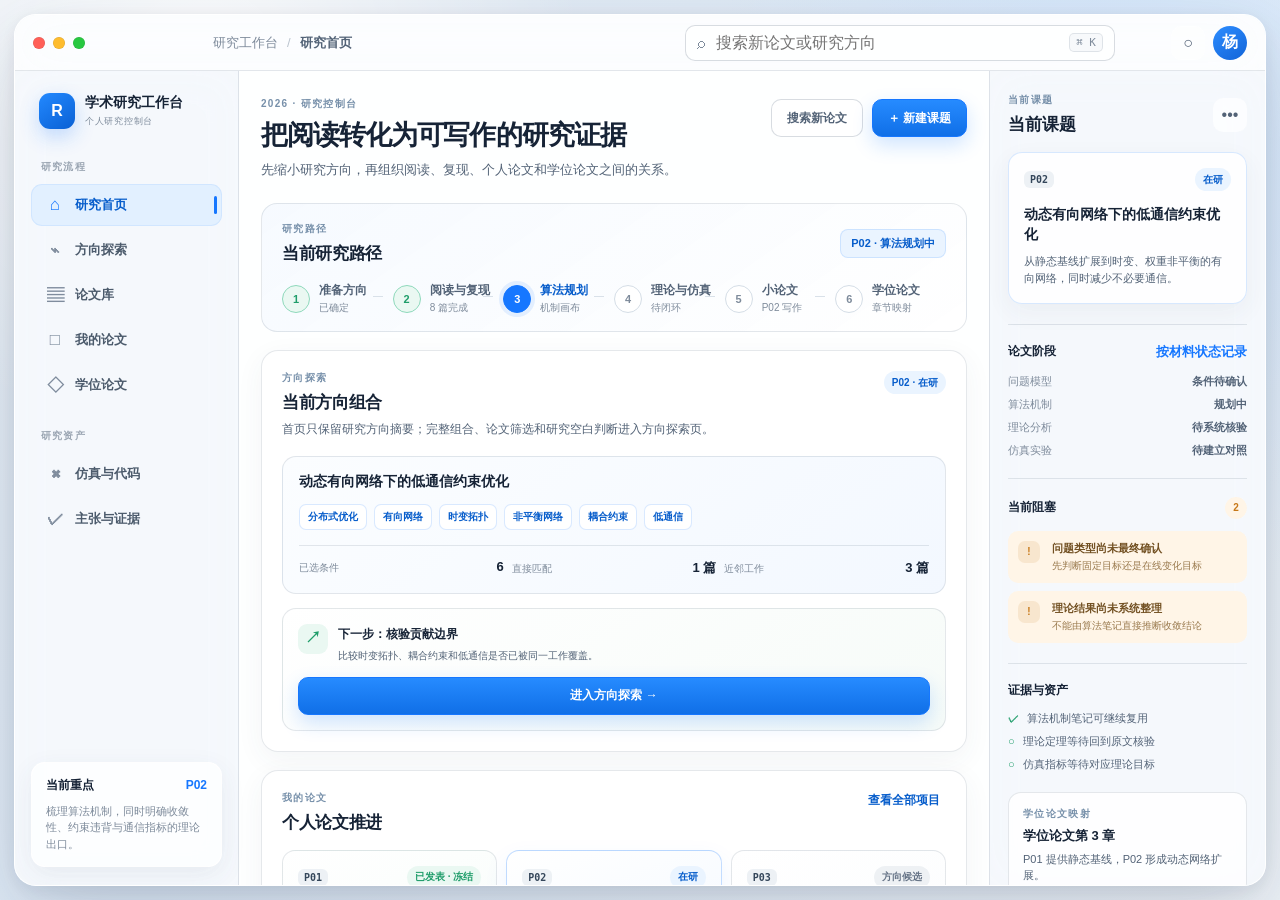
==== prototype/desktop/index.html @ 8ce9950a "chore: checkpoint authoritative workbench baseline" ====
<!doctype html>
<html lang="zh-CN">
  <head>
    <meta charset="UTF-8" />
    <meta name="viewport" content="width=device-width, initial-scale=1" />
    <meta
      name="description"
      content="桌面端学术研究工作台：从研究方向、论文阅读和仿真复现推进到个人论文与学位论文。"
    />
    <title>学术研究工作台 · 桌面原型</title>
    <link
      rel="icon"
      href="data:image/svg+xml,%3Csvg xmlns='http://www.w3.org/2000/svg' viewBox='0 0 64 64'%3E%3Crect width='64' height='64' rx='18' fill='%231677ff'/%3E%3Cpath d='M18 47V17h15c8 0 13 4 13 11 0 5-3 9-8 10l10 9H37l-8-8h-2v8zm9-16h6c3 0 5-1 5-4s-2-4-5-4h-6z' fill='white'/%3E%3C/svg%3E"
    />
    <link rel="stylesheet" href="./styles.css" />
  </head>
  <body>
    <main class="app-window" aria-label="学术研究工作台桌面原型">
      <header class="window-bar">
        <div class="traffic-lights" aria-hidden="true">
          <span class="traffic-light traffic-light--red"></span>
          <span class="traffic-light traffic-light--yellow"></span>
          <span class="traffic-light traffic-light--green"></span>
        </div>
        <div class="window-context">
          <span class="context-kicker">研究工作台</span>
          <span class="context-divider">/</span>
          <strong>研究首页</strong>
        </div>
        <label class="command-search">
          <span aria-hidden="true">⌕</span>
          <input id="global-search" type="search" aria-label="搜索新论文或研究方向" placeholder="搜索新论文或研究方向" />
          <kbd aria-hidden="true">⌘ K</kbd>
        </label>
        <div class="window-actions">
          <button class="icon-button" type="button" aria-label="通知">○</button>
          <button class="avatar-button" type="button" aria-label="用户菜单">杨</button>
        </div>
      </header>

      <div class="workspace-shell">
        <aside class="sidebar">
          <a class="brand" href="./index.html" aria-label="返回研究首页">
            <span class="brand-mark" aria-hidden="true">R</span>
            <span>
              <strong>学术研究工作台</strong>
              <small>个人研究控制台</small>
            </span>
          </a>

          <nav class="primary-nav" aria-label="主导航">
            <p class="nav-caption">研究流程</p>
            <a class="nav-item nav-item--active" href="./index.html" aria-current="page">
              <span aria-hidden="true">⌂</span><span>研究首页</span>
            </a>
            <a class="nav-item" href="./directions.html"><span aria-hidden="true">⌁</span><span>方向探索</span></a>
            <a class="nav-item" href="../../local_library_output/desktop/library.html"><span aria-hidden="true">▤</span><span>论文库</span></a>
            <a class="nav-item" href="./p02.html"><span aria-hidden="true">□</span><span>我的论文</span></a>
            <a class="nav-item" href="#thesis"><span aria-hidden="true">◇</span><span>学位论文</span></a>

            <p class="nav-caption nav-caption--spaced">研究资产</p>
            <a class="nav-item" href="#simulation"><span aria-hidden="true">⌘</span><span>仿真与代码</span></a>
            <a class="nav-item" href="#claims"><span aria-hidden="true">✓</span><span>主张与证据</span></a>
          </nav>

          <section class="sidebar-plan" aria-labelledby="weekly-plan-title">
            <div class="plan-title-row">
              <h2 id="weekly-plan-title">当前重点</h2>
              <strong>P02</strong>
            </div>
            <p>梳理算法机制，同时明确收敛性、约束违背与通信指标的理论出口。</p>
          </section>
        </aside>

        <section class="main-column" id="dashboard">
          <div class="page-heading">
            <div>
              <p class="eyebrow">2026 · 研究控制台</p>
              <h1>把阅读转化为可写作的研究证据</h1>
              <p>先缩小研究方向，再组织阅读、复现、个人论文和学位论文之间的关系。</p>
            </div>
            <div class="heading-actions">
              <button class="button button--secondary" id="search-new-paper" type="button">搜索新论文</button>
              <button class="button button--primary" type="button">＋ 新建课题</button>
            </div>
          </div>

          <section class="research-path" aria-labelledby="research-path-title">
            <div class="section-heading section-heading--compact">
              <div>
                <p class="eyebrow">研究路径</p>
                <h2 id="research-path-title">当前研究路径</h2>
              </div>
              <span class="path-summary">P02 · 算法规划中</span>
            </div>
            <ol class="path-steps">
              <li class="path-step path-step--done"><span>1</span><strong>准备方向</strong><small>已确定</small></li>
              <li class="path-step path-step--done"><span>2</span><strong>阅读与复现</strong><small>8 篇完成</small></li>
              <li class="path-step path-step--active"><span>3</span><strong>算法规划</strong><small>机制画布</small></li>
              <li class="path-step"><span>4</span><strong>理论与仿真</strong><small>待闭环</small></li>
              <li class="path-step"><span>5</span><strong>小论文</strong><small>P02 写作</small></li>
              <li class="path-step"><span>6</span><strong>学位论文</strong><small>章节映射</small></li>
            </ol>
          </section>

          <section class="panel direction-overview" id="directions" aria-labelledby="direction-title">
            <div class="section-heading">
              <div>
                <p class="eyebrow">方向探索</p>
                <h2 id="direction-title">当前方向组合</h2>
                <p>首页只保留研究方向摘要；完整组合、论文筛选和研究空白判断进入方向探索页。</p>
              </div>
              <span class="status status--active">P02 · 在研</span>
            </div>
            <div class="direction-snapshot">
              <div class="direction-snapshot-main">
                <h3>动态有向网络下的低通信约束优化</h3>
                <div class="direction-tag-list" aria-label="当前方向条件">
                  <span>分布式优化</span><span>有向网络</span><span>时变拓扑</span>
                  <span>非平衡网络</span><span>耦合约束</span><span>低通信</span>
                </div>
                <dl class="direction-metrics">
                  <div><dt>已选条件</dt><dd>6</dd></div>
                  <div><dt>直接匹配</dt><dd>1 篇</dd></div>
                  <div><dt>近邻工作</dt><dd>3 篇</dd></div>
                </dl>
              </div>
              <div class="direction-next-card">
                <span class="direction-next-icon" aria-hidden="true">↗</span>
                <div><strong>下一步：核验贡献边界</strong><p>比较时变拓扑、耦合约束和低通信是否已被同一工作覆盖。</p></div>
                <a class="button button--primary" href="./directions.html">进入方向探索 →</a>
              </div>
            </div>
          </section>

          <section class="panel project-panel" id="projects" aria-labelledby="project-title">
            <div class="section-heading">
              <div>
                <p class="eyebrow">我的论文</p>
                <h2 id="project-title">个人论文推进</h2>
              </div>
              <button class="text-button" type="button">查看全部项目</button>
            </div>
            <div class="project-grid">
              <article class="project-card project-card--published">
                <div class="project-card-top"><code>P01</code><span class="status status--published">已发表 · 冻结</span></div>
                <h3>静态有向网络下的受约束分布式优化基线</h3>
                <p>作为系列论文的理论基线，已迁移到学位论文第 2 章。</p>
                <div class="project-meta"><span>理论 100%</span><span>仿真 100%</span></div>
              </article>
              <article class="project-card project-card--active">
                <a class="project-card-link" href="./p02.html" aria-label="打开 P02 项目工作台">
                  <div class="project-card-top"><code>P02</code><span class="status status--active">在研</span></div>
                  <h3>动态有向网络下的低通信约束优化</h3>
                  <p>旧笔记先整理为算法材料，理论结论按原文逐项补充。</p>
                  <div class="project-meta"><span>算法规划中</span><span>理论待系统核验</span></div>
                </a>
              </article>
              <article class="project-card">
                <div class="project-card-top"><code>P03</code><span class="status">方向候选</span></div>
                <h3>隐私机制与零阶反馈的组合方向</h3>
                <p>等待 P02 证明闭环后，再判断是否形成独立贡献。</p>
                <div class="project-meta"><span>选题 20%</span><span>证据待补</span></div>
              </article>
            </div>
          </section>

          <section class="panel reading-overview" id="library" aria-labelledby="library-title">
            <div class="section-heading">
              <div>
                <p class="eyebrow">阅读论文库</p>
                <h2 id="library-title">阅读任务概览</h2>
                <p>论文详细筛选与排序已经移到方向探索页，首页只显示当前工作量。</p>
              </div>
              <a class="text-button" href="../../local_library_output/desktop/library.html">查看全部论文 →</a>
            </div>
            <div class="reading-summary-grid">
              <article><span class="paper-state paper-state--completed">已读</span><strong>5</strong><small>含 2 篇开创性工作</small></article>
              <article><span class="paper-state paper-state--reading">在读</span><strong>3</strong><small>当前聚焦条件组合</small></article>
              <article><span class="paper-state paper-state--queued">未开始</span><strong>2</strong><small>按贡献边界优先阅读</small></article>
            </div>
          </section>
        </section>

        <aside class="inspector" aria-labelledby="current-project-title">
          <div class="inspector-heading">
            <div>
              <p class="eyebrow">当前课题</p>
              <h2 id="current-project-title">当前课题</h2>
            </div>
            <button class="icon-button" type="button" aria-label="课题设置">•••</button>
          </div>

          <section class="current-project-card">
            <div class="project-card-top"><code>P02</code><span class="status status--active">在研</span></div>
            <h3>动态有向网络下的低通信约束优化</h3>
            <p>从静态基线扩展到时变、权重非平衡的有向网络，同时减少不必要通信。</p>
          </section>

          <section class="inspector-section">
            <div class="progress-header"><h3>论文阶段</h3><strong>按材料状态记录</strong></div>
            <dl class="progress-list">
              <div><dt>问题模型</dt><dd>条件待确认</dd></div>
              <div><dt>算法机制</dt><dd>规划中</dd></div>
              <div><dt>理论分析</dt><dd>待系统核验</dd></div>
              <div><dt>仿真实验</dt><dd>待建立对照</dd></div>
            </dl>
          </section>

          <section class="inspector-section" id="claims">
            <div class="inspector-title-row"><h3>当前阻塞</h3><span class="count-badge">2</span></div>
            <ul class="blocker-list">
              <li><span aria-hidden="true">!</span><div><strong>问题类型尚未最终确认</strong><small>先判断固定目标还是在线变化目标</small></div></li>
              <li><span aria-hidden="true">!</span><div><strong>理论结果尚未系统整理</strong><small>不能由算法笔记直接推断收敛结论</small></div></li>
            </ul>
          </section>

          <section class="inspector-section" id="simulation">
            <h3>证据与资产</h3>
            <ul class="check-list">
              <li><span>✓</span>算法机制笔记可继续复用</li>
              <li><span>○</span>理论定理等待回到原文核验</li>
              <li><span>○</span>仿真指标等待对应理论目标</li>
            </ul>
          </section>

          <section class="thesis-map" id="thesis">
            <p class="eyebrow">学位论文映射</p>
            <h3>学位论文第 3 章</h3>
            <p>P01 提供静态基线，P02 形成动态网络扩展。</p>
            <button class="button button--secondary button--full" type="button">查看章节映射 →</button>
          </section>
        </aside>
      </div>
    </main>

    <dialog class="search-dialog" id="search-dialog" aria-labelledby="search-dialog-title">
      <form method="dialog">
        <div class="dialog-heading">
          <div><p class="eyebrow">新文献检索</p><h2 id="search-dialog-title">搜索指定方向的新论文</h2></div>
          <button class="icon-button" value="cancel" aria-label="关闭">×</button>
        </div>
        <p>这里先保存检索条件；后续可以接入学术搜索插件，结果确认后再进入阅读队列。</p>
        <label>研究主题<input name="topic" id="search-topic" value="时变有向网络 低通信 耦合约束" /></label>
        <div class="dialog-grid">
          <label>年份范围<select><option>近 5 年</option><option>近 10 年</option><option>不限</option></select></label>
          <label>优先类型<select><option>开创性与关键方法</option><option>实际问题</option><option>最新论文</option></select></label>
        </div>
        <div class="dialog-note"><strong>建议流程</strong><span>检索 → 去重 → 人工筛选 → 加入阅读队列 → 结构化解读</span></div>
        <div class="dialog-actions">
          <button class="button button--secondary" value="cancel">取消</button>
          <button class="button button--primary" id="save-search" value="default">保存检索任务</button>
        </div>
      </form>
    </dialog>

    <div class="toast" id="toast" role="status" aria-live="polite">检索任务已保存到方向探索</div>
    <script type="module" src="./app.mjs"></script>
  </body>
</html>
---- prototype/desktop/styles.css ----
:root {
  color-scheme: light;
  --ink: #162336;
  --ink-soft: #536377;
  --muted: #7e8b9b;
  --line: rgba(40, 64, 91, 0.12);
  --line-strong: rgba(40, 64, 91, 0.18);
  --surface: rgba(255, 255, 255, 0.92);
  --surface-solid: #ffffff;
  --surface-subtle: #f5f8fb;
  --blue: #1677ff;
  --blue-deep: #075dcb;
  --blue-soft: #eaf4ff;
  --green: #1f9d6a;
  --green-soft: #eaf8f2;
  --amber: #c77818;
  --amber-deep: #915000;
  --amber-soft: #fff5e7;
  --shadow: 0 30px 80px rgba(35, 52, 75, 0.18), 0 4px 18px rgba(35, 52, 75, 0.08);
  font-family: -apple-system, BlinkMacSystemFont, "SF Pro Display", "PingFang SC", "Microsoft YaHei", sans-serif;
}

* { box-sizing: border-box; }

html { min-width: 1220px; height: 100%; min-height: 0; overflow: hidden; background: #dfe8f3; }

body {
  margin: 0;
  height: 100vh;
  min-height: 0;
  padding: 14px;
  color: var(--ink);
  background:
    radial-gradient(circle at 16% 8%, rgba(255, 255, 255, 0.96), transparent 28%),
    radial-gradient(circle at 88% 18%, rgba(210, 231, 255, 0.82), transparent 32%),
    linear-gradient(135deg, #e8eef5 0%, #dce8f5 48%, #eef3f8 100%);
  overflow: hidden;
}

button, input, select { font: inherit; }
button, a, select { -webkit-tap-highlight-color: transparent; }
a { color: inherit; text-decoration: none; }
button { color: inherit; }

.app-window {
  width: 100%;
  min-width: 1192px;
  height: 100%;
  min-height: 0;
  margin: 0;
  overflow: hidden;
  border: 1px solid rgba(255, 255, 255, 0.92);
  border-radius: 22px;
  background: rgba(246, 249, 252, 0.92);
  box-shadow: var(--shadow);
  backdrop-filter: blur(26px) saturate(135%);
}

.window-bar {
  height: 56px;
  display: grid;
  grid-template-columns: 160px 1fr minmax(320px, 430px) 112px;
  align-items: center;
  gap: 20px;
  padding: 0 18px;
  border-bottom: 1px solid var(--line);
  background: rgba(255, 255, 255, 0.68);
  backdrop-filter: blur(24px) saturate(150%);
}

.traffic-lights { display: flex; gap: 8px; align-items: center; }
.traffic-light { width: 12px; height: 12px; border-radius: 50%; box-shadow: inset 0 0 0 0.5px rgba(0,0,0,.12); }
.traffic-light--red { background: #ff5f57; }
.traffic-light--yellow { background: #febc2e; }
.traffic-light--green { background: #28c840; }

.window-context { display: flex; gap: 9px; align-items: center; font-size: 13px; color: var(--ink-soft); }
.context-kicker { color: var(--muted); }
.context-divider { color: #bbc4ce; }

.command-search {
  min-height: 36px;
  display: grid;
  grid-template-columns: auto 1fr auto;
  gap: 9px;
  align-items: center;
  padding: 0 11px;
  border: 1px solid var(--line-strong);
  border-radius: 10px;
  background: rgba(255,255,255,.82);
  color: var(--muted);
  box-shadow: inset 0 1px rgba(255,255,255,.9);
}
.command-search input { min-width: 0; border: 0; outline: 0; background: transparent; color: var(--ink); }
.command-search:focus-within { border-color: rgba(22,119,255,.52); box-shadow: 0 0 0 3px rgba(22,119,255,.12), inset 0 1px rgba(255,255,255,.9); }
.command-search kbd { padding: 2px 6px; border: 1px solid var(--line); border-radius: 5px; background: #f7f9fb; color: var(--muted); font-size: 11px; }

.window-actions { display: flex; justify-content: flex-end; align-items: center; gap: 8px; }
.icon-button, .avatar-button { width: 34px; height: 34px; border: 0; border-radius: 10px; cursor: pointer; }
.icon-button { background: rgba(255,255,255,.64); color: var(--ink-soft); }
.avatar-button { border-radius: 50%; background: linear-gradient(145deg, #2d8dff, #1264d8); color: white; font-weight: 700; }

.workspace-shell {
  height: calc(100% - 56px);
  display: grid;
  grid-template-columns: 242px minmax(690px, 1fr) 294px;
}

.sidebar, .inspector {
  min-height: 0;
  background: rgba(245, 249, 253, 0.72);
  backdrop-filter: blur(22px) saturate(140%);
}

.sidebar {
  position: relative;
  padding: 22px 16px 18px;
  border-right: 1px solid var(--line);
}

.brand { display: flex; align-items: center; gap: 10px; padding: 0 8px 22px; }
.brand-mark { width: 36px; height: 36px; display: grid; place-items: center; border-radius: 11px; background: linear-gradient(145deg, #2389ff, #0960d4); color: white; font-weight: 800; box-shadow: 0 8px 20px rgba(22,119,255,.24); }
.brand strong { display: block; font-size: 14px; }
.brand small { display: block; margin-top: 3px; color: var(--muted); font-size: 9px; letter-spacing: .08em; }

.nav-caption { margin: 9px 10px 7px; color: #9aa5b2; font-size: 10px; font-weight: 700; letter-spacing: .12em; text-transform: uppercase; }
.nav-caption--spaced { margin-top: 20px; }
.primary-nav { display: grid; gap: 3px; }
.nav-item { position: relative; min-height: 42px; display: grid; grid-template-columns: 24px 1fr; align-items: center; gap: 8px; padding: 0 12px; border-radius: 11px; color: #4c5b6c; font-size: 13px; font-weight: 600; }
.nav-item > span:first-child { color: #7f8c9d; font-size: 17px; text-align: center; }
.nav-item:hover { background: rgba(255,255,255,.72); }
.nav-item--active { background: rgba(224, 239, 255, .92); color: var(--blue-deep); box-shadow: inset 0 0 0 1px rgba(22,119,255,.08); }
.nav-item--active::after { content: ""; position: absolute; right: 5px; width: 3px; height: 18px; border-radius: 999px; background: var(--blue); }
.nav-item--active > span:first-child { color: var(--blue); }

.sidebar-plan { position: absolute; left: 16px; right: 16px; bottom: 18px; padding: 14px; border: 1px solid rgba(255,255,255,.9); border-radius: 14px; background: rgba(255,255,255,.76); box-shadow: 0 8px 26px rgba(55,76,102,.08); }
.plan-title-row, .progress-header, .inspector-title-row { display: flex; align-items: center; justify-content: space-between; gap: 12px; }
.sidebar-plan h2, .progress-header h3, .inspector-title-row h3 { margin: 0; font-size: 12px; }
.sidebar-plan strong { color: var(--blue); font-size: 12px; }
.sidebar-plan p { margin: 9px 0 0; color: var(--muted); font-size: 11px; line-height: 1.5; }
.progress-track { height: 5px; margin-top: 9px; overflow: hidden; border-radius: 999px; background: #e6ebf0; }
.progress-track span { display: block; height: 100%; border-radius: inherit; background: linear-gradient(90deg, #36a0ff, #1677ff); }

.main-column { min-width: 0; min-height: 0; overflow-y: auto; padding: 26px 30px 48px; background: rgba(255,255,255,.88); scroll-behavior: smooth; }
.page-heading { display: flex; justify-content: space-between; gap: 24px; align-items: flex-start; }
.eyebrow { margin: 0 0 6px; color: #7790aa; font-size: 10px; font-weight: 800; letter-spacing: .13em; }
.page-heading h1 { margin: 0; font-size: clamp(25px, 2.1vw, 34px); letter-spacing: -.035em; }
.page-heading > div:first-child > p:last-child { margin: 8px 0 0; color: var(--ink-soft); font-size: 13px; }
.heading-actions { display: flex; flex-shrink: 0; gap: 9px; padding-top: 2px; }
.heading-actions .button { white-space: nowrap; }
.button { min-height: 38px; display: inline-flex; align-items: center; justify-content: center; gap: 7px; padding: 0 15px; border: 1px solid transparent; border-radius: 10px; cursor: pointer; font-weight: 700; font-size: 12px; }
.button--primary { border-color: var(--blue); background: linear-gradient(180deg, #268bff, #106fe7); color: white; box-shadow: 0 8px 20px rgba(22,119,255,.2); }
.button--secondary { border-color: var(--line-strong); background: rgba(255,255,255,.82); color: var(--ink-soft); }
.button--small { min-height: 34px; padding-inline: 13px; }
.button--full { width: 100%; }
.text-button { border: 0; background: transparent; color: var(--blue-deep); cursor: pointer; font-size: 12px; font-weight: 700; }

.research-path { margin-top: 24px; padding: 18px 20px 16px; border: 1px solid var(--line); border-radius: 16px; background: linear-gradient(145deg, rgba(246,250,255,.96), rgba(255,255,255,.92)); }
.section-heading { display: flex; justify-content: space-between; align-items: flex-start; gap: 20px; }
.section-heading--compact { align-items: center; }
.section-heading h2 { margin: 0; font-size: 17px; letter-spacing: -.02em; }
.section-heading p:last-child:not(.eyebrow) { max-width: 620px; margin: 6px 0 0; color: var(--ink-soft); font-size: 12px; line-height: 1.55; }
.path-summary { padding: 6px 10px; border: 1px solid rgba(22,119,255,.14); border-radius: 8px; background: var(--blue-soft); color: var(--blue-deep); font-size: 11px; font-weight: 700; }
.path-steps { list-style: none; display: grid; grid-template-columns: repeat(6, 1fr); gap: 0; margin: 17px 0 0; padding: 0; }
.path-step { position: relative; min-width: 0; display: grid; grid-template-columns: 28px 1fr; grid-template-rows: auto auto; column-gap: 9px; align-items: center; color: var(--muted); }
.path-step:not(:last-child)::after { content: ""; position: absolute; top: 14px; left: calc(100% - 20px); right: 10px; height: 1px; background: #d9e1e9; }
.path-step > span { grid-row: 1 / 3; width: 28px; height: 28px; display: grid; place-items: center; border: 1px solid #d4dde6; border-radius: 50%; background: white; font-size: 11px; font-weight: 800; }
.path-step strong { overflow: hidden; color: var(--ink-soft); font-size: 12px; text-overflow: ellipsis; white-space: nowrap; }
.path-step small { margin-top: 2px; font-size: 10px; }
.path-step--done > span { border-color: #8ed8bb; background: var(--green-soft); color: var(--green); }
.path-step--active > span { border-color: var(--blue); background: var(--blue); color: white; box-shadow: 0 0 0 4px rgba(22,119,255,.10); }
.path-step--active strong { color: var(--blue-deep); }

.panel { margin-top: 18px; padding: 20px; border: 1px solid var(--line); border-radius: 17px; background: var(--surface-solid); box-shadow: 0 8px 28px rgba(47,68,92,.055); }
.filter-grid { display: grid; grid-template-columns: repeat(3, minmax(0, 1fr)); gap: 10px 12px; margin-top: 18px; }
.filter-group { min-width: 0; margin: 0; padding: 10px 12px 12px; border: 1px solid var(--line); border-radius: 12px; background: #fbfcfe; }
.filter-group:last-child { grid-column: 1 / -1; }
.filter-group legend { padding: 0 5px; color: #586c81; font-size: 11px; font-weight: 800; }
.filter-chip { min-height: 30px; margin: 3px 5px 0 0; padding: 0 10px; border: 1px solid #dde5ed; border-radius: 8px; background: white; color: #5a697a; cursor: pointer; font-size: 11px; }
.filter-chip:hover { border-color: #a9cbee; }
.filter-chip--selected { border-color: rgba(22,119,255,.34); background: var(--blue-soft); color: var(--blue-deep); font-weight: 700; box-shadow: inset 0 0 0 1px rgba(22,119,255,.04); }
.filter-footer { display: flex; justify-content: space-between; align-items: center; gap: 18px; margin-top: 16px; padding-top: 14px; border-top: 1px solid var(--line); }
.filter-footer p { margin: 0; color: var(--muted); font-size: 11px; }
.filter-footer p strong { color: var(--ink-soft); }
.selection-dot { display: inline-block; width: 7px; height: 7px; margin-right: 7px; border-radius: 50%; background: var(--blue); box-shadow: 0 0 0 4px var(--blue-soft); }

.direction-snapshot { display: grid; grid-template-columns: minmax(0, 1.35fr) minmax(250px, .65fr); gap: 14px; margin-top: 17px; }
.direction-snapshot-main, .direction-next-card { border: 1px solid var(--line); border-radius: 14px; }
.direction-snapshot-main { padding: 16px; background: linear-gradient(145deg, #fbfdff, #f3f8ff); }
.direction-snapshot-main h3 { margin: 0; font-size: 14px; }
.direction-tag-list { display: flex; flex-wrap: wrap; gap: 7px; margin-top: 13px; }
.direction-tag-list span { padding: 5px 8px; border: 1px solid rgba(22,119,255,.16); border-radius: 7px; background: white; color: var(--blue-deep); font-size: 10px; font-weight: 700; }
.direction-metrics { display: grid; grid-template-columns: repeat(3, 1fr); gap: 8px; margin: 15px 0 0; padding-top: 13px; border-top: 1px solid var(--line); }
.direction-metrics div { display: flex; align-items: baseline; justify-content: space-between; gap: 8px; }
.direction-metrics dt { color: var(--muted); font-size: 10px; }
.direction-metrics dd { margin: 0; color: var(--ink); font-size: 13px; font-weight: 800; }
.direction-next-card { display: grid; grid-template-columns: 30px 1fr; align-content: start; gap: 10px; padding: 15px; background: linear-gradient(150deg, #fff, #f6fbf8); }
.direction-next-card .button { grid-column: 1 / -1; margin-top: 4px; }
.direction-next-icon { width: 30px; height: 30px; display: grid; place-items: center; border-radius: 9px; background: var(--green-soft); color: var(--green); font-weight: 900; }
.direction-next-card strong { font-size: 12px; }
.direction-next-card p { margin: 5px 0 0; color: var(--ink-soft); font-size: 10px; line-height: 1.5; }

.reading-summary-grid { display: grid; grid-template-columns: repeat(3, 1fr); gap: 12px; margin-top: 16px; }
.reading-summary-grid article { display: grid; grid-template-columns: 1fr auto; align-items: center; gap: 8px; padding: 14px; border: 1px solid var(--line); border-radius: 12px; background: linear-gradient(150deg, #fff, #f9fbfd); }
.reading-summary-grid strong { font-size: 22px; }
.reading-summary-grid small { grid-column: 1 / -1; color: var(--muted); font-size: 10px; }

.project-grid { display: grid; grid-template-columns: repeat(3, minmax(0, 1fr)); gap: 12px; margin-top: 16px; }
.project-card { min-width: 0; padding: 15px; border: 1px solid var(--line); border-radius: 13px; background: linear-gradient(160deg, #fff, #f9fbfd); }
.project-card--published { background: linear-gradient(160deg, #fff, #f3fbf7); }
.project-card--active { border-color: rgba(22,119,255,.25); background: linear-gradient(160deg, #fff, #eef6ff); box-shadow: 0 10px 24px rgba(22,119,255,.08); }
.project-card-top { display: flex; justify-content: space-between; align-items: center; gap: 9px; }
code { padding: 3px 6px; border-radius: 6px; background: #edf1f5; color: #34465a; font-family: "SFMono-Regular", Consolas, monospace; font-size: 10px; font-weight: 800; }
.status { display: inline-flex; align-items: center; min-height: 23px; padding: 0 8px; border-radius: 999px; background: #eef1f4; color: #667487; font-size: 10px; font-weight: 800; }
.status--published { background: var(--green-soft); color: var(--green); }
.status--active { background: var(--blue-soft); color: var(--blue-deep); }
.project-card h3 { min-height: 40px; margin: 13px 0 7px; font-size: 13px; line-height: 1.5; }
.project-card p { min-height: 51px; margin: 0; color: var(--ink-soft); font-size: 11px; line-height: 1.55; }
.project-meta { display: flex; justify-content: space-between; gap: 8px; margin-top: 12px; padding-top: 10px; border-top: 1px solid var(--line); color: var(--muted); font-size: 10px; }
.project-card-link { display: block; border-radius: 10px; }
.project-card-link:focus-visible { outline: 3px solid rgba(22,119,255,.22); outline-offset: 4px; }

.sort-control { display: flex; align-items: center; gap: 7px; color: var(--muted); font-size: 11px; }
.sort-control select { min-height: 32px; padding: 0 28px 0 10px; border: 1px solid var(--line-strong); border-radius: 8px; background: white; color: var(--ink-soft); }
.direction-library-toolbar { display: flex; justify-content: space-between; align-items: center; gap: 18px; margin-top: 15px; padding-bottom: 12px; border-bottom: 1px solid var(--line); }
.state-tabs { display: flex; gap: 5px; }
.state-tab { min-height: 31px; padding: 0 10px; border: 0; border-radius: 8px; background: transparent; color: var(--muted); cursor: pointer; font-size: 11px; }
.state-tab span { margin-left: 4px; }
.state-tab--active { background: var(--blue-soft); color: var(--blue-deep); font-weight: 800; }
.direction-library-toolbar > p { margin: 0; color: var(--muted); font-size: 10px; }
.paper-list { display: grid; }
.paper-row { display: grid; grid-template-columns: 58px minmax(0, 1fr) 116px 34px; gap: 12px; align-items: center; padding: 14px 4px; border-bottom: 1px solid var(--line); }
.paper-row:last-child { border-bottom: 0; }
.paper-state { justify-self: start; padding: 5px 8px; border-radius: 7px; background: #f0f2f5; color: #6f7c8b; font-size: 10px; font-weight: 800; }
.paper-state--completed { background: var(--green-soft); color: var(--green); }
.paper-state--reading { background: var(--blue-soft); color: var(--blue-deep); }
.paper-state--queued { background: var(--amber-soft); color: var(--amber); }
.paper-main { min-width: 0; }
.paper-title-row { display: flex; align-items: center; gap: 8px; color: var(--muted); font-size: 10px; }
.paper-main h3 { margin: 6px 0 3px; overflow: hidden; font-size: 12px; text-overflow: ellipsis; white-space: nowrap; }
.paper-main p { margin: 0; overflow: hidden; color: var(--ink-soft); font-size: 11px; text-overflow: ellipsis; white-space: nowrap; }
.paper-contribution { display: grid; justify-items: start; gap: 6px; }
.paper-contribution small { color: var(--muted); font-size: 10px; }
.contribution { padding: 4px 7px; border-radius: 6px; background: #eef2f6; color: #5f6f80; font-size: 10px; font-weight: 800; }
.contribution--foundational { background: #f0eefe; color: #6351bd; }
.contribution--method { background: var(--blue-soft); color: var(--blue-deep); }
.contribution--practical { background: var(--green-soft); color: var(--green); }
.contribution--combination { background: var(--amber-soft); color: var(--amber); }
.paper-action { width: 30px; height: 30px; border: 1px solid var(--line); border-radius: 8px; background: white; color: var(--blue); cursor: pointer; }
.empty-state { display: grid; justify-items: center; gap: 6px; padding: 34px; color: var(--ink-soft); }
.empty-state span { color: var(--muted); font-size: 11px; }

.inspector { overflow-y: auto; padding: 22px 18px; border-left: 1px solid var(--line); }
.inspector-heading { display: flex; justify-content: space-between; align-items: center; }
.inspector-heading h2 { margin: 0; font-size: 17px; }
.current-project-card { margin-top: 16px; padding: 15px; border: 1px solid rgba(22,119,255,.16); border-radius: 14px; background: rgba(255,255,255,.82); box-shadow: 0 8px 24px rgba(47,68,92,.06); }
.current-project-card h3 { margin: 13px 0 8px; font-size: 14px; line-height: 1.45; }
.current-project-card p { margin: 0; color: var(--ink-soft); font-size: 11px; line-height: 1.6; }
.inspector-section { margin-top: 20px; padding-top: 18px; border-top: 1px solid var(--line); }
.inspector-section > h3 { margin: 0 0 12px; font-size: 12px; }
.progress-header strong { color: var(--blue); font-size: 13px; }
.progress-track--blue { height: 6px; }
.progress-list { display: grid; gap: 8px; margin: 13px 0 0; }
.progress-list div { display: flex; justify-content: space-between; gap: 10px; font-size: 11px; }
.progress-list dt { color: var(--muted); }
.progress-list dd { margin: 0; color: var(--ink-soft); font-weight: 700; }
.count-badge { min-width: 22px; height: 22px; display: grid; place-items: center; border-radius: 999px; background: var(--amber-soft); color: var(--amber); font-size: 10px; font-weight: 800; }
.blocker-list, .check-list { list-style: none; display: grid; gap: 8px; margin: 12px 0 0; padding: 0; }
.blocker-list li { display: grid; grid-template-columns: 25px 1fr; gap: 9px; padding: 10px; border-radius: 10px; background: var(--amber-soft); }
.blocker-list li > span { width: 22px; height: 22px; display: grid; place-items: center; border-radius: 7px; background: rgba(199,120,24,.12); color: var(--amber); font-size: 10px; font-weight: 900; }
.blocker-list strong, .blocker-list small { display: block; }
.blocker-list strong { color: #725022; font-size: 11px; }
.blocker-list small { margin-top: 3px; color: #9a7a4e; font-size: 10px; line-height: 1.4; }
.check-list li { display: flex; align-items: center; gap: 8px; color: var(--ink-soft); font-size: 11px; }
.check-list span { color: var(--green); font-weight: 900; }
.thesis-map { margin-top: 20px; padding: 14px; border: 1px solid var(--line); border-radius: 13px; background: rgba(255,255,255,.78); }
.thesis-map h3 { margin: 0 0 6px; font-size: 13px; }
.thesis-map p:not(.eyebrow) { margin: 0 0 13px; color: var(--ink-soft); font-size: 11px; line-height: 1.5; }

/* Desktop paper library: all rules stay inside the generated library page. */
.library-page .library-shell {
  grid-template-columns: 242px minmax(690px, 1fr) 294px;
}
.library-page .library-sidebar { overflow-y: auto; }
.library-page .library-main {
  min-width: 0;
  padding: 22px 24px 42px;
  background: #fff;
}
.library-page .library-heading { align-items: center; }
.library-page .library-heading .heading-actions {
  max-width: 230px;
  display: grid;
  justify-items: end;
}
.library-page .library-heading .button[disabled] {
  cursor: not-allowed;
  opacity: .58;
  box-shadow: none;
}
.library-page .library-action-help {
  color: var(--muted);
  font-size: 9px;
  line-height: 1.45;
  text-align: right;
}
.library-page .library-shelf {
  margin-top: 20px;
  padding: 17px 18px 18px;
  border: 1px solid var(--line);
  border-radius: 16px;
  background: linear-gradient(145deg, #fbfdff, #f6f9fd);
}
.library-page .library-shelf-grid {
  display: grid;
  grid-template-columns: repeat(4, minmax(0, 1fr));
  gap: 9px;
  margin-top: 14px;
}
.library-page .library-shelf-slot {
  min-width: 0;
  display: grid;
  grid-template-columns: 28px minmax(0, 1fr);
  gap: 7px 9px;
  align-content: start;
  padding: 11px;
  border: 1px solid var(--line);
  border-radius: 11px;
  background: #fff;
  color: var(--ink-soft);
  cursor: pointer;
  text-align: left;
}
.library-page .library-shelf-slot--active {
  border-color: rgba(22,119,255,.32);
  background: var(--blue-soft);
  color: var(--blue-deep);
  box-shadow: inset 0 0 0 1px rgba(22,119,255,.05);
}
.library-page .library-shelf-icon {
  grid-row: 1 / 3;
  width: 28px;
  height: 28px;
  display: grid;
  place-items: center;
  border-radius: 8px;
  background: #eef4fa;
  color: var(--blue-deep);
  font-weight: 900;
}
.library-page .library-shelf-slot strong,
.library-page .library-shelf-slot small { display: block; }
.library-page .library-shelf-slot strong { color: var(--ink); font-size: 10px; line-height: 1.35; }
.library-page .library-shelf-slot small { margin-top: 3px; color: var(--muted); font-size: 9px; }
.library-page .library-shelf-titles,
.library-page .library-shelf-overflow {
  grid-column: 1 / -1;
  overflow-wrap: anywhere;
  font-size: 9px;
  line-height: 1.45;
}
.library-page .library-shelf-overflow { color: var(--blue-deep); font-weight: 800; }
.library-page .library-catalog { min-width: 0; margin-top: 20px; }
.library-page .library-toolbar {
  display: flex;
  flex-wrap: wrap;
  justify-content: space-between;
  align-items: end;
  gap: 16px;
  padding-bottom: 12px;
  border-bottom: 1px solid var(--line);
}
.library-page .library-toolbar h2 { margin: 0; font-size: 17px; }
.library-page .library-toolbar-actions { display: flex; align-items: end; gap: 8px; }
.library-page .library-sort-control {
  display: grid;
  gap: 4px;
  color: var(--muted);
  font-size: 9px;
  font-weight: 700;
}
.library-page .library-sort-control select,
.library-page .library-inspector-control select {
  min-height: 34px;
  padding: 0 28px 0 9px;
  border: 1px solid var(--line-strong);
  border-radius: 8px;
  background: #fff;
  color: var(--ink-soft);
}
.library-page .library-filter-panel {
  margin-top: 10px;
  border: 1px solid var(--line);
  border-radius: 12px;
  background: rgba(246,249,253,.84);
}
.library-page .library-filter-panel > summary {
  min-height: 34px;
  display: flex;
  align-items: center;
  padding: 0 11px;
  color: var(--ink-soft);
  cursor: pointer;
  font-size: 10px;
  font-weight: 800;
}
.library-page .library-filter-panel > form {
  display: grid;
  grid-template-columns: repeat(4, minmax(0, 1fr));
  gap: 7px;
  padding: 0 9px 9px;
}
.library-page .library-filter-panel fieldset {
  min-width: 0;
  margin: 0;
  padding: 6px 8px 8px;
  border: 1px solid var(--line);
  border-radius: 9px;
  background: rgba(255,255,255,.88);
}
.library-page .library-filter-panel legend {
  padding-inline: 4px;
  color: #596c80;
  font-size: 9px;
  font-weight: 800;
}
.library-page .library-filter-panel label {
  min-height: 24px;
  display: inline-flex;
  align-items: center;
  gap: 5px;
  margin-right: 8px;
  color: var(--ink-soft);
  font-size: 9px;
  line-height: 1.3;
}
.library-page .library-filter-panel input { accent-color: var(--blue); }
.library-page .facet-entry-bar {
  grid-column: 1 / -1;
  display: grid;
  grid-template-columns: repeat(5, minmax(0, 1fr));
  gap: 7px;
  margin-top: 2px;
}
.library-page .facet-entry-bar button {
  min-width: 0;
  min-height: 36px;
  padding: 6px 9px;
  border: 1px solid var(--line);
  border-radius: 9px;
  background: #fff;
  color: var(--ink-soft);
  cursor: pointer;
  font-size: 10px;
  font-weight: 800;
}
.library-page .facet-entry-bar button[aria-expanded="true"] {
  border-color: rgba(22,119,255,.34);
  background: var(--blue-soft);
  color: var(--blue-deep);
}
.library-page .selected-facet-chips {
  grid-column: 1 / -1;
  display: flex;
  flex-wrap: wrap;
  gap: 7px;
  align-items: center;
}
.library-page .selected-facet-chips > p { margin: 0; color: var(--muted); font-size: 9px; }
.library-page .selected-facet-chip {
  min-height: 36px;
  display: inline-flex;
  align-items: center;
  gap: 6px;
  padding-left: 9px;
  border: 1px solid rgba(22,119,255,.2);
  border-radius: 9px;
  background: #f5f9ff;
  color: var(--blue-deep);
  font-size: 9px;
  font-weight: 800;
}
.library-page .selected-facet-chip small { color: var(--ink-soft); font-size: 8px; }
.library-page .selected-facet-chip button {
  min-height: 36px;
  padding: 0 9px;
  border: 0;
  border-left: 1px solid rgba(22,119,255,.16);
  border-radius: 0 8px 8px 0;
  background: #fff;
  color: var(--blue-deep);
  cursor: pointer;
  font-size: 9px;
  font-weight: 800;
}
.library-page .facet-panel {
  grid-column: 1 / -1;
  display: grid;
  grid-template-columns: repeat(2, minmax(0, 1fr));
  gap: 9px;
  overflow: visible;
  padding: 10px;
  border: 1px solid rgba(22,119,255,.16);
  border-radius: 11px;
  background: #f8fbff;
}
.library-page .facet-panel[hidden] { display: none; }
.library-page .facet-group {
  min-width: 0;
  padding: 9px;
  border: 1px solid var(--line);
  border-radius: 9px;
  background: #fff;
}
.library-page .facet-group h3 { margin: 0 0 7px; color: #596c80; font-size: 10px; }
.library-page .facet-options { display: flex; flex-wrap: wrap; gap: 6px; }
.library-page .library-filter-panel .facet-option {
  min-height: 36px;
  display: inline-grid;
  grid-template-columns: auto auto;
  grid-template-rows: auto auto;
  column-gap: 5px;
  align-items: center;
  margin: 0;
  padding: 4px 8px;
  border: 1px solid var(--line);
  border-radius: 8px;
  background: #fff;
  cursor: pointer;
}
.library-page .facet-option input { grid-row: 1 / 3; margin: 0; }
.library-page .facet-option span { color: var(--ink-soft); font-size: 9px; font-weight: 700; }
.library-page .facet-option small { color: var(--muted); font-size: 8px; }
.library-page .facet-option[data-empty] { cursor: not-allowed; }
.library-page .facet-option[data-empty] span,
.library-page .facet-option[data-empty] small { text-decoration: line-through; }
.library-page .library-result-heading {
  display: flex;
  justify-content: space-between;
  align-items: baseline;
  gap: 16px;
  margin-top: 14px;
}
.library-page .library-result-heading h2 { margin: 0; font-size: 13px; }
.library-page .library-result-heading p { margin: 0; color: var(--muted); font-size: 9px; }
.library-page .library-result-summary { display: grid; gap: 3px; text-align: right; }
.library-page #library-coverage-summary { color: var(--ink-soft); font-weight: 800; }
.library-page .library-list-view { min-width: 0; }
.library-page .library-table-wrap {
  min-width: 0;
  margin-top: 8px;
  overflow-x: auto;
  border: 1px solid var(--line);
  border-radius: 12px;
  background: #fff;
}
.library-page .library-paper-list { min-width: 720px; }
.paper-library-page .library-note-group { min-width: 0; }
.paper-library-page .library-note-group + .library-note-group { border-top: 1px solid var(--line-strong); }
.paper-library-page .library-note-group-heading {
  margin: 0;
  padding: 9px 12px;
  border-bottom: 1px solid var(--line);
  background: #f7f9fc;
  color: var(--ink-soft);
  font-size: 10px;
  font-weight: 900;
  line-height: 1.4;
}
.library-page .library-paper-row {
  display: grid;
  grid-template-columns: 58px minmax(250px, 1fr) minmax(250px, .9fr);
  gap: 11px;
  align-items: center;
  padding: 11px 12px;
  border-bottom: 1px solid var(--line);
  background: #fff;
}
.library-page .library-paper-row:last-child { border-bottom: 0; }
.library-page .library-paper-row--selected {
  background: linear-gradient(90deg, var(--blue-soft), #fff 66%);
  box-shadow: inset 3px 0 var(--blue);
}
.library-page .library-paper-select {
  justify-self: start;
  padding: 0;
  border: 0;
  background: transparent;
  cursor: pointer;
}
.library-page .library-row-state {
  justify-self: start;
  padding: 5px 7px;
  border-radius: 7px;
  background: #eef2f6;
  color: var(--ink-soft);
  font-size: 9px;
  font-weight: 800;
}
.library-page .library-row-main { min-width: 0; display: grid; gap: 3px; }
.library-page .library-row-meta { display: flex; align-items: center; gap: 8px; color: var(--muted); font-size: 9px; }
.library-page .library-paper-title {
  width: fit-content;
  max-width: 100%;
  min-height: 28px;
  padding: 2px 0;
  border: 0;
  background: transparent;
  color: var(--ink);
  cursor: pointer;
  overflow-wrap: anywhere;
  text-align: left;
}
.library-page .library-paper-title > strong { font-size: 11px; line-height: 1.4; }
.library-page .library-paper-title:hover { color: var(--blue-deep); text-decoration: underline; text-underline-offset: 3px; }
.library-page .library-paper-title:focus-visible {
  outline: 3px solid rgba(22,119,255,.28);
  outline-offset: 3px;
  border-radius: 4px;
}
.library-page .library-row-main > span:not(.library-row-meta) { overflow-wrap: anywhere; color: var(--ink-soft); font-size: 9px; line-height: 1.4; }
.library-page .library-row-source { display: flex; min-width: 0; gap: 5px; align-items: baseline; }
.library-page .library-identity-badge[hidden],
.library-page .library-row-source[hidden] { display: none !important; }
.library-page .library-row-source strong { flex: 0 0 auto; color: var(--ink-soft); font-size: 9px; font-weight: 700; }
.library-page .library-row-source [data-relative-path] { min-width: 0; overflow-wrap: anywhere; }
.library-page .library-search-hits:empty { display: none; }
.library-page .library-search-hits:not(:empty) { color: var(--blue-deep) !important; }
.library-page .library-row-evidence { overflow-wrap: anywhere; color: var(--ink-soft); font-size: 9px; line-height: 1.5; }
.library-page .library-paper-select:hover .library-row-state { background: var(--blue-soft); color: var(--blue-deep); }
.library-page .library-empty-state,
.library-page .library-error-state {
  justify-items: center;
  gap: 6px;
  margin-top: 8px;
  padding: 28px;
  border: 1px dashed var(--line-strong);
  border-radius: 12px;
  background: #fbfcfe;
  color: var(--ink-soft);
  text-align: center;
}
.library-page .library-empty-state:not([hidden]),
.library-page .library-error-state:not([hidden]) { display: grid; }
.library-page .library-empty-state strong,
.library-page .library-error-state strong { color: var(--ink); font-size: 12px; }
.library-page .library-empty-state p,
.library-page .library-error-state p { margin: 0; color: var(--muted); font-size: 10px; }
.library-page .library-inspector {
  min-width: 0;
  overflow-y: auto;
  background: rgba(245,249,253,.76);
}
.library-page .library-inspector-empty {
  display: grid;
  justify-items: center;
  gap: 7px;
  margin-top: 44px;
  color: var(--muted);
  text-align: center;
}
.library-page .library-inspector-empty > span { font-size: 24px; }
.library-page .library-inspector-empty strong { color: var(--ink-soft); font-size: 12px; }
.library-page .library-inspector-empty p { margin: 0; font-size: 10px; line-height: 1.5; }
.library-page .library-inspector-paper-heading { margin-top: 16px; }
.library-page .library-inspector-paper-heading h3 { margin: 10px 0 0; font-size: 13px; line-height: 1.45; }
.library-page .library-inspector-paper-heading p { margin: 5px 0 0; color: var(--muted); font-size: 9px; line-height: 1.45; }
.library-page .library-status-list { display: flex; flex-wrap: wrap; gap: 5px; margin-top: 11px; }
.library-page .library-identity-context { display: grid; justify-items: start; gap: 7px; margin-top: 10px; }
.library-page .library-identity-badge {
  display: inline-flex;
  min-height: 21px;
  align-items: center;
  padding: 0 7px;
  border-radius: 999px;
  background: var(--amber-soft);
  color: var(--amber-deep);
  font-size: 9px;
  font-weight: 900;
  white-space: nowrap;
}
.library-page .library-source-directory { display: grid; max-width: 100%; gap: 3px; margin: 0; }
.library-page .library-source-directory strong { color: var(--ink-soft); font-size: 9px; font-weight: 700; }
.library-page .library-source-directory [data-relative-path] { max-width: 100%; overflow-wrap: anywhere; color: var(--ink-soft); font-size: 9px; }
.library-page .library-status-badge {
  display: inline-flex;
  min-height: 23px;
  align-items: center;
  padding: 0 7px;
  border-radius: 999px;
  background: #eef2f6;
  color: var(--ink-soft);
  font-size: 8px;
  font-weight: 800;
}
.library-page .library-status-source::before,
.library-page .library-status-evidence::before,
.library-page .library-status-reproduction::before { margin-right: 4px; font-weight: 900; }
.library-page .library-status-source::before { content: "原"; color: var(--blue-deep); }
.library-page .library-status-evidence::before { content: "证"; color: var(--green); }
.library-page .library-status-reproduction::before { content: "仿"; color: var(--amber); }
.library-page .library-inspector-section { margin-top: 16px; padding-top: 14px; border-top: 1px solid var(--line); }
.library-page .library-inspector-section h3 { margin: 0 0 9px; font-size: 11px; }
.library-page .library-research-profile { display: grid; gap: 7px; }
.library-page .library-research-profile > h3 { margin-bottom: 2px; }
.library-page .library-profile-group { display: grid; gap: 4px; }
.library-page .library-profile-group > strong { color: var(--muted); font-size: 8px; }
.library-page .library-profile-group ul,
.library-page .library-source-terms ul {
  display: flex;
  flex-wrap: wrap;
  gap: 5px;
  margin: 0;
  padding: 0;
  list-style: none;
}
.library-page .library-profile-group li,
.library-page .library-source-terms li {
  padding: 4px 6px;
  border-radius: 6px;
  background: #eef4fa;
  color: var(--ink-soft);
  font-size: 8px;
  overflow-wrap: anywhere;
}
.library-page .library-profile-pending { color: var(--amber-deep); font-size: 9px; font-weight: 800; }
.library-page .library-source-terms { margin-top: 3px; padding-top: 7px; border-top: 1px solid var(--line); }
.library-page .library-source-terms summary { min-height: 36px; display: flex; align-items: center; color: var(--ink-soft); cursor: pointer; font-size: 9px; font-weight: 800; }
.library-page .library-source-terms p { margin: 2px 0 0; color: var(--amber-deep); font-size: 9px; }
.library-page .library-artifact-counts,
.library-page .library-detail-metadata { display: grid; gap: 6px; margin: 0; }
.library-page .library-artifact-counts div,
.library-page .library-detail-metadata div { display: flex; justify-content: space-between; gap: 12px; font-size: 9px; }
.library-page .library-artifact-counts dt,
.library-page .library-detail-metadata dt { color: var(--muted); }
.library-page .library-artifact-counts dd,
.library-page .library-detail-metadata dd { margin: 0; overflow-wrap: anywhere; color: var(--ink-soft); font-weight: 700; text-align: right; }
.library-page .library-detail-metadata a { color: var(--blue-deep); text-decoration: underline; text-underline-offset: 2px; }
.library-page .library-inspector-control {
  display: grid;
  gap: 6px;
  margin: 15px 0 0;
  padding: 10px;
  border: 1px solid var(--line);
  border-radius: 10px;
  background: rgba(255,255,255,.74);
}
.library-page .library-inspector-control legend { padding-inline: 4px; color: var(--ink-soft); font-size: 9px; font-weight: 800; }
.library-page .library-reading-options { grid-template-columns: repeat(3, 1fr); }
.library-page .library-inspector-roles { grid-template-columns: 1fr 1fr; }
.library-page .library-reading-options legend,
.library-page .library-inspector-roles legend { grid-column: 1 / -1; }
.library-page .library-reading-options button,
.library-page .library-inspector-roles button {
  min-height: 34px;
  padding: 5px 7px;
  border: 1px solid var(--line);
  border-radius: 8px;
  background: #fff;
  color: var(--ink-soft);
  cursor: pointer;
  font-size: 8px;
  line-height: 1.3;
}
.library-page .library-reading-options button[aria-pressed="true"],
.library-page .library-inspector-roles button[aria-pressed="true"] {
  border-color: rgba(22,119,255,.32);
  background: var(--blue-soft);
  color: var(--blue-deep);
  font-weight: 800;
}
.library-page .window-actions .icon-button,
.library-page .window-actions .avatar-button { display: grid; place-items: center; cursor: default; }
.library-page .library-inspector-paper > .button { margin-top: 12px; }
.library-page .library-inspector-status { min-height: 18px; margin: 8px 0 0; color: var(--ink-soft); font-size: 9px; text-align: center; }
.library-page .library-detail { max-width: 880px; margin: 14px auto 0; }
.library-page .library-detail-back { min-height: 34px; padding: 0; }
.library-page .library-detail-paper { padding: 2px 0 12px; }
.library-page .library-detail-heading { margin-top: 8px; }
.library-page .library-detail-heading h2 { margin: 10px 0 0; font-size: 22px; line-height: 1.35; }
.library-page .library-detail-heading p { margin: 7px 0 0; color: var(--ink-soft); font-size: 11px; line-height: 1.5; }
.library-page .library-detail-section { margin-top: 18px; padding-top: 16px; border-top: 1px solid var(--line); }
.library-page .library-detail-section h3 { margin: 0 0 10px; font-size: 13px; }
.library-page .library-detail-section > p { margin: 0; color: var(--ink-soft); font-size: 10px; line-height: 1.55; }
.library-page .library-detail-tags { display: grid; grid-template-columns: 92px 1fr; gap: 10px; margin-top: 8px; }
.library-page .library-detail-tags strong { color: var(--muted); font-size: 9px; }
.library-page .library-detail-tags ul { display: flex; flex-wrap: wrap; gap: 6px; margin: 0; padding: 0; list-style: none; }
.library-page .library-detail-tags li { padding: 4px 7px; border-radius: 6px; background: var(--blue-soft); color: var(--blue-deep); font-size: 9px; }
.paper-library-page.library-reader-open .library-shell {
  grid-template-columns: minmax(0, 1fr) 248px;
}
.paper-library-page.library-reader-open.library-reader-toc-hidden .library-shell {
  grid-template-columns: minmax(0, 1fr);
}
.paper-library-page.library-reader-open .library-sidebar,
.paper-library-page.library-reader-open .library-inspector { display: none; }
.paper-library-page.library-reader-open .library-main {
  min-width: 0;
  padding: 0;
  overflow: hidden;
}
.paper-library-page.library-reader-open .library-heading,
.paper-library-page.library-reader-open .library-shelf,
.paper-library-page.library-reader-open .library-toolbar,
.paper-library-page.library-reader-open .library-filter-panel,
.paper-library-page.library-reader-open .library-result-heading,
.paper-library-page.library-reader-open .library-list-view { display: none; }
.paper-library-page.library-reader-open .library-catalog {
  height: 100%;
  margin-top: 0;
}
.paper-library-page.library-reader-open .library-detail:not([hidden]) {
  height: 100%;
  display: grid;
  grid-template-rows: auto auto minmax(0, 1fr);
  margin: 0;
}
.paper-library-page .library-reader {
  max-width: none;
  overflow: hidden;
  background: #fff;
}
.paper-library-page .library-reader-toolbar {
  min-height: 52px;
  display: flex;
  align-items: center;
  justify-content: space-between;
  gap: 16px;
  padding: 0 28px;
  border-bottom: 1px solid var(--line);
  background: rgba(250,252,255,.94);
}
.paper-library-page .library-reader-toolbar-trailing {
  display: flex;
  align-items: center;
  gap: 14px;
}
.paper-library-page .library-reader-toc-toggle {
  min-height: 34px;
  padding: 0 4px;
  white-space: nowrap;
}
.paper-library-page .library-reader-load-status {
  min-height: 18px;
  margin: 0;
  color: var(--muted);
  font-size: 10px;
}
.paper-library-page .library-reader-tabs {
  display: grid;
  grid-template-columns: repeat(7, minmax(0, 1fr));
  gap: 4px;
  padding: 7px 28px 0;
  border-bottom: 1px solid var(--line);
  background: #fff;
}
.paper-library-page .library-reader-tabs [role="tab"] {
  min-width: 0;
  min-height: 42px;
  padding: 0 10px;
  border: 0;
  border-bottom: 3px solid transparent;
  background: transparent;
  color: var(--muted);
  cursor: pointer;
  font: inherit;
  font-size: 11px;
  font-weight: 800;
  white-space: nowrap;
}
.paper-library-page .library-reader-tabs [role="tab"]:hover {
  background: var(--blue-soft);
  color: var(--blue-deep);
}
.paper-library-page .library-reader-tabs [role="tab"][aria-selected="true"] {
  border-bottom-color: var(--blue);
  color: var(--blue-deep);
}
.paper-library-page .library-reader-panels {
  min-height: 0;
  overflow: hidden;
}
.paper-library-page .library-reader-panel {
  height: 100%;
  padding: 26px clamp(28px, 5vw, 76px) 56px;
  overflow-y: auto;
  scroll-padding-top: 22px;
}
.paper-library-page .library-reader-panel[hidden] { display: none; }
.paper-library-page .library-reader-panel:focus { outline: none; }
.paper-library-page .library-reader-panel:focus-visible {
  outline: 3px solid rgba(22,119,255,.25);
  outline-offset: -3px;
}
.paper-library-page .library-source-panel:not([hidden]) {
  display: grid;
  grid-template-rows: auto minmax(0, 1fr);
  gap: 14px;
  padding: 16px 20px 20px;
  overflow: hidden;
  background: #f6f8fb;
}
.paper-library-page .library-source-toolbar {
  min-width: 0;
  display: flex;
  align-items: center;
  justify-content: space-between;
  gap: 18px;
}
.paper-library-page .library-source-modes {
  display: inline-grid;
  grid-template-columns: repeat(3, minmax(58px, 1fr));
  gap: 3px;
  padding: 3px;
  border: 1px solid var(--line);
  border-radius: 10px;
  background: #fff;
}
.paper-library-page .library-source-modes button {
  min-height: 32px;
  padding: 0 12px;
  border: 0;
  border-radius: 7px;
  background: transparent;
  color: var(--muted);
  cursor: pointer;
  font: inherit;
  font-size: 10px;
  font-weight: 800;
}
.paper-library-page .library-source-modes button[aria-pressed="true"] {
  background: var(--blue-soft);
  color: var(--blue-deep);
  box-shadow: inset 0 0 0 1px rgba(22,119,255,.12);
}
.paper-library-page .library-source-modes button:disabled { cursor: not-allowed; opacity: .38; }
.paper-library-page .library-source-version-controls {
  min-width: 0;
  display: flex;
  align-items: center;
  justify-content: flex-end;
  gap: 10px;
}
.paper-library-page .library-source-version-controls label {
  display: flex;
  align-items: center;
  gap: 7px;
  color: var(--muted);
  font-size: 9px;
  font-weight: 800;
}
.paper-library-page .library-source-version-controls label[hidden] { display: none; }
.paper-library-page .library-source-version-controls select {
  max-width: 260px;
  min-height: 32px;
  border: 1px solid var(--line);
  border-radius: 8px;
  background: #fff;
  color: var(--ink-soft);
  font: inherit;
  font-size: 10px;
}
.paper-library-page .library-source-workspace {
  min-width: 0;
  min-height: 0;
  display: grid;
  grid-template-columns: minmax(0, 58fr) minmax(360px, 42fr);
  gap: 14px;
}
.paper-library-page .library-source-workspace[data-source-mode="pdf"] { grid-template-columns: minmax(0, 1fr); }
.paper-library-page .library-source-workspace[data-source-mode="ocr"] { grid-template-columns: minmax(0, 1fr); }
.paper-library-page .library-source-pane {
  min-width: 0;
  min-height: 0;
  overflow: hidden;
  border: 1px solid var(--line);
  border-radius: 12px;
  background: #fff;
  box-shadow: 0 8px 24px rgba(30,55,90,.06);
}
.paper-library-page .library-source-pane--pdf {
  display: grid;
  grid-template-columns: minmax(0, 1fr);
  grid-template-rows: auto minmax(0, 1fr);
}
.paper-library-page .library-source-pane--ocr {
  display: grid;
  grid-template-columns: minmax(0, 1fr);
  grid-template-rows: auto auto minmax(0, 1fr);
}
.paper-library-page .library-source-pane[hidden] { display: none; }
.paper-library-page .library-source-pane-heading {
  min-height: 48px;
  display: flex;
  align-items: center;
  justify-content: space-between;
  gap: 12px;
  padding: 0 16px;
  border-bottom: 1px solid var(--line);
  background: #fbfcfe;
}
.paper-library-page .library-source-pane-heading div { min-width: 0; display: flex; align-items: baseline; gap: 9px; }
.paper-library-page .library-source-pane-heading span { color: var(--muted); font-size: 9px; font-weight: 800; }
.paper-library-page .library-source-pane-heading strong {
  min-width: 0;
  overflow: hidden;
  color: var(--ink);
  font-size: 10px;
  text-overflow: ellipsis;
  white-space: nowrap;
}
.paper-library-page .library-source-pane-heading .text-button { flex: none; white-space: nowrap; }
.paper-library-page .library-source-empty {
  grid-row: 2;
  align-self: center;
  justify-self: center;
  margin: 0;
  color: var(--muted);
  font-size: 11px;
}
.paper-library-page .library-source-pdf-frame {
  grid-row: 2;
  width: 100%;
  min-width: 0;
  max-width: 100%;
  height: 100%;
  min-height: 0;
  border: 0;
  background: #e9edf2;
}
.paper-library-page .library-source-warning {
  margin: 0;
  padding: 9px 14px;
  border-bottom: 1px solid var(--line);
  background: #fff8e8;
  color: #795a14;
  font-size: 9px;
  line-height: 1.5;
}
.paper-library-page .library-source-pane .library-source-ocr-preview {
  width: 100%;
  min-width: 0;
  max-width: 100%;
  height: 100%;
  margin: 0;
  padding: 16px 18px 42px;
  overflow: auto;
}
.paper-library-page .library-reader-section-heading {
  max-width: 860px;
  margin: 0 auto 18px;
  display: flex;
  flex-wrap: wrap;
  align-items: flex-end;
  gap: 8px 14px;
}
.paper-library-page .library-reader-section-heading .eyebrow { flex: 0 0 100%; }
.paper-library-page .library-reader-section-heading h3 {
  margin: 7px auto 0 0;
  font-size: 22px;
}
.paper-library-page .library-reader-material-control {
  min-width: 0;
  display: flex;
  align-items: center;
  gap: 7px;
  color: var(--muted);
  font-size: 9px;
  font-weight: 800;
}
.paper-library-page .library-reader-material-control[hidden] { display: none; }
.paper-library-page .library-reader-material-control span { flex: 0 0 auto; }
.paper-library-page .library-reader-material-control select {
  width: min(360px, 42vw);
  max-width: 360px;
  min-width: 0;
  min-height: 32px;
  overflow: hidden;
  border: 1px solid var(--line);
  border-radius: 8px;
  background: #fff;
  color: var(--ink-soft);
  font: inherit;
  font-size: 10px;
  text-overflow: ellipsis;
  white-space: nowrap;
}
.paper-library-page .library-reader-document,
.paper-library-page .library-detail-content {
  max-width: 860px;
  margin-inline: auto;
}
.paper-library-page .library-reader-document {
  overflow-wrap: anywhere;
  color: var(--ink-soft);
  font-size: 12px;
  line-height: 1.78;
}
.paper-library-page .library-reader-document h1,
.paper-library-page .library-reader-document h2,
.paper-library-page .library-reader-document h3,
.paper-library-page .library-reader-document h4,
.paper-library-page .library-reader-document h5,
.paper-library-page .library-reader-document h6 {
  color: var(--ink);
  line-height: 1.42;
  scroll-margin-top: 22px;
}
.paper-library-page .library-reader-document h1 { margin: 0 0 22px; font-size: 26px; }
.paper-library-page .library-reader-document h2 { margin: 34px 0 15px; font-size: 20px; }
.paper-library-page .library-reader-document h3 { margin: 26px 0 12px; font-size: 16px; }
.paper-library-page .library-reader-document p { margin: 11px 0; }
.paper-library-page .library-reader-document ul { padding-left: 22px; }
.paper-library-page .library-reader-document pre {
  max-width: 100%;
  padding: 15px;
  overflow-x: auto;
  border-radius: 10px;
  background: #f3f6f9;
  color: #26384d;
  font-size: 11px;
  line-height: 1.6;
}
.paper-library-page .library-reader-document :not(pre) > code {
  padding: 2px 5px;
  border-radius: 5px;
  background: #edf2f7;
  color: #36506c;
  font-family: "SFMono-Regular", Consolas, monospace;
  font-size: .92em;
}
.paper-library-page .library-reader-document blockquote {
  margin: 18px 0;
  padding: 4px 0 4px 15px;
  border-left: 3px solid #aac6e5;
  color: #61758b;
}
.paper-library-page .library-reader-document hr {
  margin: 26px 0;
  border: 0;
  border-top: 1px solid var(--line);
}
.paper-library-page .library-reader-document .note-image {
  display: block;
  width: auto;
  max-width: 100%;
  height: auto;
  max-height: 560px;
  margin: 8px auto;
  border: 1px solid var(--line);
  border-radius: 8px;
  background: #fff;
  object-fit: contain;
}
.paper-library-page .library-reader-document .note-image-trigger {
  display: block;
  width: fit-content;
  max-width: 100%;
  margin: 8px auto;
  padding: 0;
  border: 0;
  border-radius: 10px;
  background: transparent;
  color: inherit;
  cursor: zoom-in;
}
.paper-library-page .library-reader-document .note-image-trigger .note-image { margin: 0; }
.paper-library-page .library-reader-document .note-image-trigger:hover .note-image {
  border-color: rgba(22,119,255,.42);
}
.paper-library-page .library-reader-document .note-image-trigger:focus-visible {
  outline: 3px solid rgba(22,119,255,.3);
  outline-offset: 3px;
}
.paper-library-page.library-image-lightbox-open { overflow: hidden; }
.paper-library-page .library-image-lightbox {
  width: min(94vw, 1400px);
  max-width: 94vw;
  height: min(88vh, 900px);
  max-height: 88vh;
  margin: auto;
  padding: 0;
  overflow: hidden;
  border: 1px solid rgba(255,255,255,.72);
  border-radius: 18px;
  background: rgba(250,252,255,.96);
  box-shadow: 0 30px 90px rgba(15,30,50,.34);
}
.paper-library-page .library-image-lightbox::backdrop {
  background: rgba(12,22,36,.66);
  backdrop-filter: blur(10px);
}
.paper-library-page .library-image-lightbox-shell {
  display: grid;
  grid-template-rows: auto minmax(0, 1fr);
  height: 100%;
}
.paper-library-page .library-image-lightbox-toolbar {
  display: flex;
  align-items: center;
  justify-content: space-between;
  gap: 18px;
  padding: 15px 18px;
  border-bottom: 1px solid var(--line);
  background: rgba(255,255,255,.82);
}
.paper-library-page .library-image-lightbox-toolbar .eyebrow { margin: 0 0 3px; }
.paper-library-page .library-image-lightbox-toolbar h2 { margin: 0; font-size: 17px; }
.paper-library-page .library-image-lightbox-close { min-width: 64px; }
.paper-library-page .library-image-lightbox-canvas {
  display: grid;
  grid-template-rows: minmax(0, 1fr) auto;
  place-items: center;
  min-height: 0;
  margin: 0;
  padding: 18px;
  overflow: auto;
  background: radial-gradient(circle at 50% 30%, #fff 0, #eef3f8 72%);
}
.paper-library-page .library-image-lightbox-canvas img {
  display: block;
  width: auto;
  max-width: 100%;
  height: auto;
  max-height: calc(88vh - 118px);
  border: 1px solid var(--line);
  border-radius: 9px;
  background: #fff;
  object-fit: contain;
  box-shadow: 0 12px 36px rgba(35,55,78,.14);
}
.paper-library-page .library-image-lightbox-canvas figcaption {
  max-width: min(760px, 82vw);
  padding-top: 10px;
  color: var(--muted);
  font-size: 11px;
  line-height: 1.45;
  text-align: center;
}
.paper-library-page .library-reader-document .note-image-placeholder {
  display: inline-block;
  max-width: 100%;
  padding: 5px 8px;
  border: 1px dashed var(--line-strong);
  border-radius: 6px;
  background: #f7f9fb;
  color: var(--muted);
  font-size: 10px;
}
.paper-library-page .library-reader-summary-card {
  padding: 18px 20px;
  border: 1px solid rgba(22,119,255,.14);
  border-radius: 13px;
  background: linear-gradient(145deg, #f6faff, #fff);
}
.paper-library-page .library-reader-summary-card h3 { margin: 5px 0 8px; }
.paper-library-page .library-reader-summary-card p:last-child { margin-bottom: 0; }
.paper-library-page .library-writing-boundary {
  margin-top: 20px;
  padding: 14px 16px;
  border: 1px solid rgba(199,120,24,.18);
  border-radius: 10px;
  background: var(--amber-soft);
  color: #795a31;
}
.paper-library-page .library-writing-boundary p { margin-bottom: 0; }
.paper-library-page .library-reader-placeholder {
  padding: 22px;
  border: 1px dashed var(--line-strong);
  border-radius: 12px;
  background: #fbfcfe;
  color: var(--muted);
  text-align: center;
}
.paper-library-page .library-preview-loading {
  min-height: 72px;
  display: grid;
  place-items: center;
  color: var(--muted);
  text-align: center;
}
.paper-library-page .library-reader-toc {
  min-width: 0;
  padding: 26px 18px;
  overflow-y: auto;
  border-left: 1px solid var(--line);
  background: rgba(247,250,253,.9);
}
.paper-library-page .library-reader-toc[hidden] { display: none; }
.paper-library-page .library-reader-toc-heading h2 {
  margin: 7px 0 0;
  font-size: 15px;
}
.paper-library-page .library-reader-toc-links {
  display: grid;
  gap: 3px;
  margin-top: 17px;
}
.paper-library-page .library-reader-toc-links ol {
  display: grid;
  gap: 2px;
  margin: 0;
  padding: 0;
  list-style: none;
}
.paper-library-page .library-reader-toc-links [data-toc-level="h3"] a { padding-left: 18px; font-size: 9px; }
.paper-library-page .library-reader-toc-links a {
  display: block;
  padding: 7px 9px;
  border-left: 2px solid transparent;
  border-radius: 0 7px 7px 0;
  color: var(--ink-soft);
  font-size: 10px;
  line-height: 1.45;
  text-decoration: none;
}
.paper-library-page .library-reader-toc-links a:hover,
.paper-library-page .library-reader-toc-links a[aria-current="location"] {
  border-left-color: var(--blue);
  background: var(--blue-soft);
  color: var(--blue-deep);
}
.paper-library-page .library-reader-toc-empty {
  margin: 0;
  color: var(--muted);
  font-size: 10px;
  line-height: 1.5;
}
.paper-library-page .note-table-scroll {
  max-width: 100%;
  margin-block: 18px;
  overflow-x: auto;
  border: 1px solid var(--line);
  border-radius: 10px;
}
.paper-library-page .library-reader-document table {
  width: 100%;
  min-width: 540px;
  border-collapse: collapse;
  background: #fff;
  font-size: 10px;
  line-height: 1.55;
}
.paper-library-page .library-reader-document caption {
  padding: 10px 12px;
  color: var(--muted);
  text-align: left;
}
.paper-library-page .library-reader-document th,
.paper-library-page .library-reader-document td {
  padding: 9px 11px;
  border-bottom: 1px solid var(--line);
  border-left: 1px solid var(--line);
  text-align: left;
  vertical-align: top;
}
.paper-library-page .library-reader-document th:first-child,
.paper-library-page .library-reader-document td:first-child { border-left: 0; }
.paper-library-page .library-reader-document tr:last-child td { border-bottom: 0; }
.paper-library-page .library-reader-document th {
  background: #f4f7fa;
  color: var(--ink);
  font-weight: 800;
}
.paper-library-page .math-display {
  max-width: 100%;
  margin-block: 18px;
  padding: 14px 16px;
  overflow-x: auto;
  border: 1px solid rgba(22,119,255,.14);
  border-radius: 10px;
  background: #f7faff;
  color: var(--ink);
  font-family: "Times New Roman", serif;
  line-height: 1.7;
  text-align: center;
}
.paper-library-page .math-inline {
  display: inline;
  max-width: 100%;
  padding-inline: 2px;
  overflow: visible;
  color: #203d61;
  font-family: "Times New Roman", "STIX Two Math", serif;
  vertical-align: -0.08em;
}
.paper-library-page .math-inline[data-math-rendered="true"] { color: inherit; font-family: inherit; vertical-align: middle; }
.paper-library-page .math-display[data-math-rendered="true"] {
  font-family: inherit;
  text-align: initial;
}
.paper-library-page .math-display[data-math-rendered="true"] > .katex-display {
  margin: 0;
  overflow-x: auto;
  overflow-y: hidden;
}
.paper-library-page .note-callout,
.paper-library-page .library-reader-callout,
.paper-library-page .library-reader-document .callout {
  margin-block: 18px;
  padding: 13px 15px;
  border: 1px solid rgba(22,119,255,.16);
  border-left: 4px solid var(--blue);
  border-radius: 9px;
  background: var(--blue-soft);
  color: var(--ink-soft);
}
.paper-library-page .note-callout > :first-child,
.paper-library-page .library-reader-callout > :first-child,
.paper-library-page .library-reader-document .callout > :first-child { margin-top: 0; }
.paper-library-page .note-callout > :last-child,
.paper-library-page .library-reader-callout > :last-child,
.paper-library-page .library-reader-document .callout > :last-child { margin-bottom: 0; }
.paper-library-page .note-callout-title { display: block; margin-bottom: 7px; color: var(--ink); }
.paper-library-page .note-callout--warning,
.paper-library-page .note-callout--caution {
  border-color: rgba(199,120,24,.2);
  border-left-color: var(--amber);
  background: var(--amber-soft);
}
.paper-library-page .note-callout--tip,
.paper-library-page .note-callout--important {
  border-color: rgba(31,157,106,.18);
  border-left-color: var(--green);
  background: var(--green-soft);
}
.paper-library-page .note-callout--quote { border-left-color: #8797aa; background: #f4f6f8; }
.paper-library-page .note-callout--algorithm { border-left-color: #7655c7; background: #f5f1ff; }
.library-page button:focus-visible,
.library-page a:focus-visible,
.library-page input:focus-visible,
.library-page select:focus-visible,
.library-page summary:focus-visible {
  outline: 3px solid rgba(22,119,255,.25);
  outline-offset: 2px;
}

/* P02 project workbench */
.project-heading h1 { max-width: 760px; }
.project-contract { display: grid; grid-template-columns: minmax(0, 1fr) 250px; gap: 12px; margin-top: 22px; }
.project-contract-main, .project-contract-note { border: 1px solid var(--line); border-radius: 16px; }
.project-contract-main { padding: 17px 19px; background: linear-gradient(145deg, rgba(246,250,255,.98), rgba(255,255,255,.94)); }
.project-contract-note { display: grid; grid-template-columns: 28px 1fr; gap: 10px; align-content: center; padding: 16px; background: linear-gradient(145deg, #fffdf9, #fff7ea); }
.project-contract-note > span { width: 28px; height: 28px; display: grid; place-items: center; border-radius: 9px; background: var(--amber-soft); color: var(--amber); font-size: 12px; font-weight: 900; }
.project-contract-note strong { color: #725022; font-size: 11px; }
.project-contract-note p { margin: 5px 0 0; color: #8b6e49; font-size: 10px; line-height: 1.55; }
.project-stage-steps { list-style: none; display: grid; grid-template-columns: repeat(5, minmax(0, 1fr)); gap: 8px; margin: 15px 0 0; padding: 0; }
.project-stage { min-width: 0; display: grid; grid-template-columns: 25px minmax(0, 1fr); grid-template-rows: auto auto; column-gap: 8px; align-items: center; padding: 9px; border: 1px solid var(--line); border-radius: 10px; background: rgba(255,255,255,.72); }
.project-stage > span { grid-row: 1 / 3; width: 25px; height: 25px; display: grid; place-items: center; border-radius: 8px; background: #eef2f6; color: var(--muted); font-size: 10px; font-weight: 800; }
.project-stage strong, .project-stage small { overflow: hidden; text-overflow: ellipsis; white-space: nowrap; }
.project-stage strong { color: var(--ink-soft); font-size: 10px; }
.project-stage small { margin-top: 2px; color: var(--muted); font-size: 9px; }
.project-stage--active { border-color: rgba(22,119,255,.24); background: var(--blue-soft); }
.project-stage--active > span { background: var(--blue); color: white; }
.project-stage--active strong { color: var(--blue-deep); }

.material-workbench { padding: 0; overflow: hidden; }
.material-workbench > .section-heading { padding: 20px 20px 0; }
.material-switcher { margin-top: 17px; }
.visually-hidden { position: absolute !important; width: 1px !important; height: 1px !important; padding: 0 !important; margin: -1px !important; overflow: hidden !important; clip: rect(0, 0, 0, 0) !important; white-space: nowrap !important; border: 0 !important; }
.material-tabs { display: grid; grid-template-columns: 1fr 1fr; gap: 6px; margin: 0 20px; padding: 5px; border: 1px solid var(--line); border-radius: 12px; background: #f1f5f9; }
.material-tabs label { min-height: 48px; display: grid; grid-template-columns: 28px 1fr; grid-template-rows: auto auto; column-gap: 9px; align-items: center; padding: 8px 12px; border: 1px solid transparent; border-radius: 9px; color: var(--muted); cursor: pointer; user-select: none; }
.material-tabs label > span { grid-row: 1 / 3; width: 28px; height: 28px; display: grid; place-items: center; border-radius: 8px; background: rgba(255,255,255,.72); font-weight: 900; }
.material-tabs label small { margin-top: 2px; font-size: 9px; }
.material-tabs label:not(small) { font-size: 11px; font-weight: 800; }
#material-algorithm:checked ~ .material-tabs label[for="material-algorithm"],
#material-theory:checked ~ .material-tabs label[for="material-theory"] { border-color: rgba(22,119,255,.14); background: white; color: var(--blue-deep); box-shadow: 0 5px 16px rgba(44,67,92,.08); }
#material-algorithm:focus-visible ~ .material-tabs label[for="material-algorithm"],
#material-theory:focus-visible ~ .material-tabs label[for="material-theory"] { outline: 3px solid rgba(22,119,255,.22); outline-offset: 2px; }
.material-view { display: none; padding: 16px 20px 20px; }
#material-algorithm:checked ~ .material-view--algorithm,
#material-theory:checked ~ .material-view--theory { display: block; }
.material-summary { display: grid; grid-template-columns: repeat(3, 1fr); gap: 9px; }
.material-summary div { padding: 12px; border: 1px solid var(--line); border-radius: 11px; background: #fbfcfe; }
.material-summary span, .material-summary strong, .material-summary small { display: block; }
.material-summary span { color: var(--muted); font-size: 9px; font-weight: 700; }
.material-summary strong { margin-top: 5px; font-size: 12px; }
.material-summary small { margin-top: 4px; color: var(--ink-soft); font-size: 9px; line-height: 1.45; }
.material-section-heading { align-items: center; margin-top: 18px; padding-top: 16px; border-top: 1px solid var(--line); }
.material-section-heading h3 { margin: 0; font-size: 14px; }
.status--warning { background: var(--amber-soft); color: var(--amber); }
.mechanism-material-grid { display: grid; grid-template-columns: repeat(2, minmax(0, 1fr)); gap: 10px; margin-top: 12px; }
.mechanism-material-card { min-width: 0; padding: 14px; border: 1px solid var(--line); border-radius: 12px; background: linear-gradient(155deg, #fff, #f7faff); }
.mechanism-card-meta { display: flex; justify-content: space-between; align-items: center; gap: 8px; }
.mechanism-card-meta > span { padding: 4px 7px; border-radius: 6px; background: var(--blue-soft); color: var(--blue-deep); font-size: 9px; font-weight: 800; }
.mechanism-material-card h4 { margin: 11px 0 6px; font-size: 12px; }
.mechanism-material-card > p { min-height: 46px; margin: 0; color: var(--ink-soft); font-size: 10px; line-height: 1.55; }
.mechanism-material-card dl { display: grid; gap: 6px; margin: 11px 0 0; padding-top: 10px; border-top: 1px solid var(--line); }
.mechanism-material-card dl div { display: flex; justify-content: space-between; gap: 12px; font-size: 9px; }
.mechanism-material-card dt { color: var(--muted); }
.mechanism-material-card dd { margin: 0; color: var(--ink-soft); font-weight: 700; text-align: right; }

.theory-boundary { display: grid; grid-template-columns: 30px 1fr; gap: 10px; padding: 13px; border: 1px solid rgba(199,120,24,.16); border-radius: 11px; background: var(--amber-soft); }
.theory-boundary > span { width: 28px; height: 28px; display: grid; place-items: center; border-radius: 8px; background: rgba(199,120,24,.12); color: var(--amber); font-size: 11px; font-weight: 900; }
.theory-boundary strong { color: #725022; font-size: 11px; }
.theory-boundary p { margin: 4px 0 0; color: #8b6e49; font-size: 10px; line-height: 1.5; }
.evidence-status-flow { display: flex; flex-wrap: wrap; align-items: center; gap: 6px; margin-top: 11px; padding: 9px 11px; border: 1px solid var(--line); border-radius: 10px; background: #fbfcfe; }
.evidence-status-flow span { padding: 4px 7px; border-radius: 6px; background: white; color: var(--ink-soft); font-size: 9px; font-weight: 800; box-shadow: inset 0 0 0 1px var(--line); }
.evidence-status-flow b { color: #a4aebb; font-size: 9px; }
.theory-result-list { display: grid; margin-top: 11px; border: 1px solid var(--line); border-radius: 12px; overflow: hidden; }
.theory-result-list article { min-width: 0; display: grid; grid-template-columns: minmax(145px, .8fr) minmax(210px, 1.35fr) 92px; gap: 12px; align-items: center; padding: 12px 13px; border-bottom: 1px solid var(--line); background: white; }
.theory-result-list article:last-child { border-bottom: 0; }
.theory-result-list article > div strong, .theory-result-list article > div small { display: block; }
.theory-result-list article > div strong { font-size: 11px; }
.theory-result-list article > div small { margin-top: 3px; color: var(--muted); font-size: 9px; line-height: 1.4; }
.theory-result-list article > p { margin: 0; color: var(--ink-soft); font-size: 9px; line-height: 1.5; }
.theory-result--decision { background: #fffcf7 !important; }
.evidence-state { justify-self: end; display: inline-flex; align-items: center; min-height: 23px; padding: 0 8px; border-radius: 999px; font-size: 9px; font-weight: 800; white-space: nowrap; }
.evidence-state--unchecked { background: var(--amber-soft); color: var(--amber); }
.evidence-state--located { background: var(--blue-soft); color: var(--blue-deep); }

.writing-entry-grid { display: grid; grid-template-columns: repeat(3, minmax(0, 1fr)); gap: 9px; margin-top: 15px; }
.writing-entry-grid article { min-width: 0; display: grid; grid-template-columns: 28px 1fr; gap: 9px; align-content: start; padding: 13px; border: 1px solid var(--line); border-radius: 11px; background: linear-gradient(150deg, #fff, #f9fbfd); }
.writing-order { width: 28px; height: 28px; display: grid; place-items: center; border-radius: 8px; background: #edf2f7; color: var(--muted); font-size: 9px; font-weight: 900; }
.writing-entry-grid strong { font-size: 11px; }
.writing-entry-grid p { margin: 5px 0 0; color: var(--ink-soft); font-size: 9px; line-height: 1.5; }
.writing-readiness { grid-column: 1 / -1; justify-self: start; margin-top: 3px; padding: 4px 7px; border-radius: 6px; background: #eef1f4; color: var(--muted); font-size: 9px; font-weight: 800; }
.writing-readiness--ready { background: var(--green-soft); color: var(--green); }
.project-status-list { display: grid; gap: 8px; margin: 11px 0 0; }
.project-status-list div { display: flex; justify-content: space-between; gap: 10px; font-size: 10px; }
.project-status-list dt { color: var(--muted); }
.project-status-list dd { margin: 0; }
.stage-value { color: var(--muted); font-weight: 800; }
.stage-value--active { color: var(--blue-deep); }
.stage-value--waiting { color: var(--amber); }
.next-action-list { list-style: none; display: grid; gap: 8px; margin: 12px 0 0; padding: 0; }
.next-action-list li { display: grid; grid-template-columns: 22px 1fr; gap: 8px; align-items: start; }
.next-action-list li > span { width: 22px; height: 22px; display: grid; place-items: center; border-radius: 7px; background: var(--blue-soft); color: var(--blue-deep); font-size: 9px; font-weight: 900; }
.next-action-list p { margin: 3px 0 0; color: var(--ink-soft); font-size: 10px; line-height: 1.45; }
.source-boundary-card p { margin: 7px 0 0; color: var(--ink-soft); font-size: 10px; line-height: 1.5; }
.source-boundary-card p strong { color: var(--ink); }

.search-dialog { width: min(560px, calc(100vw - 80px)); padding: 0; border: 1px solid rgba(255,255,255,.9); border-radius: 18px; background: rgba(250,252,255,.96); color: var(--ink); box-shadow: 0 34px 100px rgba(26,41,62,.3); backdrop-filter: blur(28px); }
.search-dialog::backdrop { background: rgba(30,44,63,.28); backdrop-filter: blur(8px); }
.search-dialog form { padding: 22px; }
.dialog-heading { display: flex; justify-content: space-between; align-items: flex-start; }
.dialog-heading h2 { margin: 0; font-size: 20px; }
.search-dialog form > p { margin: 9px 0 18px; color: var(--ink-soft); font-size: 12px; line-height: 1.55; }
.search-dialog label { display: grid; gap: 7px; color: var(--ink-soft); font-size: 11px; font-weight: 700; }
.search-dialog input, .search-dialog select { width: 100%; min-height: 40px; padding: 0 11px; border: 1px solid var(--line-strong); border-radius: 9px; background: white; color: var(--ink); }
.dialog-grid { display: grid; grid-template-columns: 1fr 1fr; gap: 12px; margin-top: 13px; }
.dialog-note { display: grid; gap: 4px; margin-top: 15px; padding: 12px; border-radius: 10px; background: var(--blue-soft); color: var(--blue-deep); font-size: 11px; }
.dialog-note span { color: #56789d; font-size: 10px; }
.dialog-actions { display: flex; justify-content: flex-end; gap: 9px; margin-top: 18px; }
.toast { position: fixed; left: 50%; bottom: 28px; z-index: 20; padding: 10px 14px; border-radius: 10px; background: #203248; color: white; opacity: 0; transform: translate(-50%, 16px); transition: .2s ease; pointer-events: none; font-size: 12px; }
.toast--visible { opacity: 1; transform: translate(-50%, 0); }

@media (max-width: 1320px) {
  .library-page .library-shell { grid-template-columns: 224px minmax(650px, 1fr) 276px; }
  .library-page .library-main { padding-inline: 18px; }
  .library-page .library-shelf-grid { grid-template-columns: repeat(2, minmax(0, 1fr)); }
  .library-page .library-filter-panel > form { grid-template-columns: repeat(2, minmax(0, 1fr)); }
  .library-page .facet-entry-bar { grid-template-columns: repeat(3, minmax(0, 1fr)); }
  .library-page .library-paper-row { grid-template-columns: 54px minmax(230px, 1fr) minmax(230px, .9fr); }
  .workspace-shell { grid-template-columns: 224px minmax(650px, 1fr) 276px; }
  .main-column { padding-inline: 22px; }
  .project-grid { gap: 9px; }
  .filter-grid { grid-template-columns: repeat(2, minmax(0, 1fr)); }
  .direction-snapshot { grid-template-columns: 1fr; }
  .project-contract { grid-template-columns: 1fr; }
  .project-contract-note { grid-template-columns: 28px 1fr; }
  .project-stage { padding-inline: 7px; }
  .project-stage strong, .project-stage small { overflow: visible; text-overflow: clip; white-space: normal; }
  .theory-result-list article { grid-template-columns: minmax(0, 1fr) auto; gap: 7px 12px; }
  .theory-result-list article > p { grid-column: 1 / -1; grid-row: 2; }
  .theory-result-list article > .evidence-state { grid-column: 2; grid-row: 1; }
}

@media (prefers-reduced-motion: reduce) {
  *, *::before, *::after { scroll-behavior: auto !important; transition: none !important; }
}
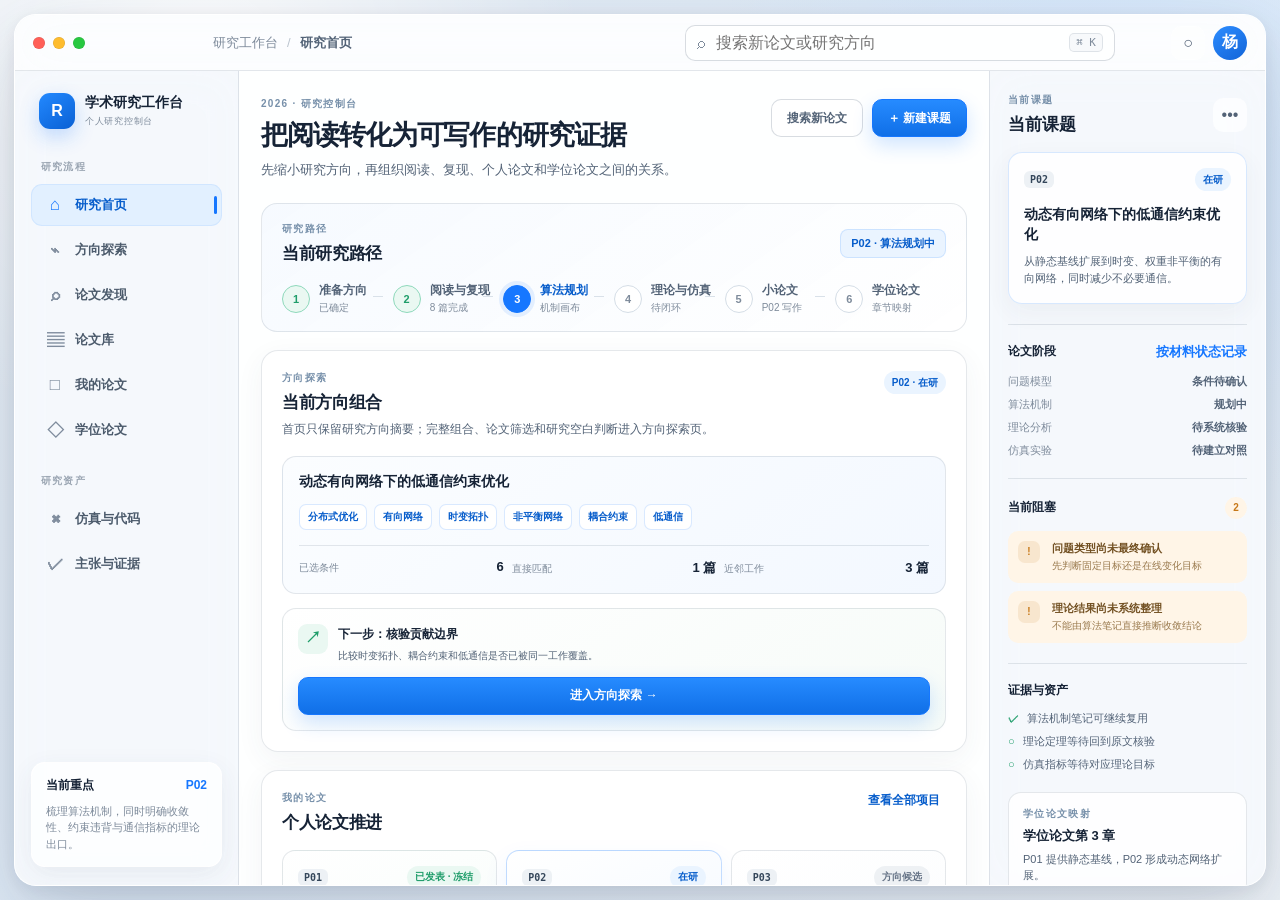
==== commit 020f55dc: "feat: add desktop literature discovery page" ====
--- a/prototype/desktop/index.html
+++ b/prototype/desktop/index.html
@@ -54,6 +54,7 @@
               <span aria-hidden="true">⌂</span><span>研究首页</span>
             </a>
             <a class="nav-item" href="./directions.html"><span aria-hidden="true">⌁</span><span>方向探索</span></a>
+            <a class="nav-item" href="../../local_library_output/desktop/discovery.html"><span aria-hidden="true">⌕</span><span>论文发现</span></a>
             <a class="nav-item" href="../../local_library_output/desktop/library.html"><span aria-hidden="true">▤</span><span>论文库</span></a>
             <a class="nav-item" href="./p02.html"><span aria-hidden="true">□</span><span>我的论文</span></a>
             <a class="nav-item" href="#thesis"><span aria-hidden="true">◇</span><span>学位论文</span></a>
--- a/prototype/desktop/styles.css
+++ b/prototype/desktop/styles.css
@@ -199,6 +199,43 @@
 .direction-next-icon { width: 30px; height: 30px; display: grid; place-items: center; border-radius: 9px; background: var(--green-soft); color: var(--green); font-weight: 900; }
 .direction-next-card strong { font-size: 12px; }
 .direction-next-card p { margin: 5px 0 0; color: var(--ink-soft); font-size: 10px; line-height: 1.5; }
+
+.discovery-command-summary { display: flex; align-items: center; gap: 9px; font-size: 12px; }
+.discovery-shell { grid-template-columns: 242px minmax(690px, 1fr) 300px; }
+.discovery-main { padding-bottom: 34px; }
+.discovery-panel { margin-top: 22px; }
+.discovery-mode-tabs { display: flex; gap: 6px; padding: 5px; border: 1px solid var(--line); border-radius: 12px; background: var(--surface-subtle); }
+.discovery-mode-tabs button { min-height: 34px; padding: 0 13px; border: 0; border-radius: 8px; background: transparent; color: var(--ink-soft); cursor: pointer; font-weight: 700; font-size: 12px; }
+.discovery-mode-tabs button[aria-selected="true"] { background: white; color: var(--blue-deep); box-shadow: 0 3px 10px rgba(47,68,92,.09); }
+.discovery-panel > section { margin-top: 20px; }
+.discovery-form { display: grid; grid-template-columns: minmax(0, 1fr) minmax(180px, .42fr); gap: 12px; margin-top: 17px; }
+.discovery-form label { display: grid; gap: 6px; color: var(--ink-soft); font-size: 11px; font-weight: 700; }
+.discovery-form textarea, .discovery-form input, .discovery-form select { width: 100%; min-width: 0; border: 1px solid var(--line-strong); border-radius: 9px; background: white; color: var(--ink); padding: 9px 10px; resize: vertical; outline: 0; font: inherit; font-weight: 500; }
+.discovery-form textarea:focus, .discovery-form input:focus, .discovery-form select:focus { border-color: rgba(22,119,255,.55); box-shadow: 0 0 0 3px rgba(22,119,255,.1); }
+.discovery-form-actions { display: flex; grid-column: 1 / -1; gap: 9px; }
+.discovery-status { min-height: 18px; margin: 12px 0 0; color: var(--muted); font-size: 11px; line-height: 1.5; }
+.discovery-results { margin-top: 16px; padding-top: 15px; border-top: 1px solid var(--line); outline: 0; }
+.result-header { display: flex; align-items: center; justify-content: space-between; gap: 10px; }
+.result-header h3, .access-result h3 { margin: 0; font-size: 13px; }
+.result-header span { color: var(--muted); font-size: 11px; }
+.discovery-result-list, .candidate-queue-list { display: grid; gap: 9px; margin-top: 12px; }
+.discovery-result-card, .candidate-queue-card { padding: 12px; border: 1px solid var(--line); border-radius: 11px; background: linear-gradient(145deg, #fff, #f8fbfe); }
+.discovery-result-card h3, .candidate-queue-card h3 { margin: 0; font-size: 12px; line-height: 1.45; }
+.discovery-result-card p, .candidate-queue-card p { margin: 6px 0 0; color: var(--muted); font-size: 10px; line-height: 1.45; }
+.discovery-result-card > div, .candidate-queue-card > div { display: flex; flex-wrap: wrap; gap: 7px; margin-top: 10px; }
+.discovery-result-card a, .discovery-result-card button, .candidate-queue-card button { border: 1px solid rgba(22,119,255,.18); border-radius: 7px; background: white; color: var(--blue-deep); padding: 5px 8px; cursor: pointer; font-size: 10px; font-weight: 700; }
+.access-guide { padding-top: 1px; }
+.access-result { margin-top: 16px; padding: 14px; border: 1px solid rgba(22,119,255,.16); border-radius: 12px; background: var(--blue-soft); }
+.access-result > p, .access-result ol { color: var(--ink-soft); font-size: 11px; line-height: 1.6; }
+.access-result li { margin: 5px 0; }
+.access-result a { color: var(--blue-deep); text-decoration: underline; text-underline-offset: 2px; }
+.access-result label { display: grid; gap: 6px; margin-top: 12px; color: var(--ink-soft); font-size: 11px; font-weight: 700; }
+.access-warnings { margin: 11px 0 0; padding-left: 18px; color: var(--amber-deep); font-size: 10px; line-height: 1.5; }
+.discovery-inspector { padding: 24px 16px; overflow-y: auto; }
+.candidate-boundary { margin: 13px 0; padding: 10px; border-radius: 10px; background: var(--amber-soft); color: var(--amber-deep); font-size: 11px; line-height: 1.5; }
+.candidate-counts { display: grid; grid-template-columns: repeat(2, 1fr); gap: 8px; margin: 0; }
+.candidate-counts div { padding: 9px; border: 1px solid var(--line); border-radius: 9px; background: white; }
+.candidate-counts dt { color: var(--muted); font-size: 10px; }.candidate-counts dd { margin: 5px 0 0; color: var(--ink); font-size: 17px; font-weight: 800; }
 
 .reading-summary-grid { display: grid; grid-template-columns: repeat(3, 1fr); gap: 12px; margin-top: 16px; }
 .reading-summary-grid article { display: grid; grid-template-columns: 1fr auto; align-items: center; gap: 8px; padding: 14px; border: 1px solid var(--line); border-radius: 12px; background: linear-gradient(150deg, #fff, #f9fbfd); }
@@ -701,6 +738,24 @@
 .library-page .library-status-reproduction::before { content: "仿"; color: var(--amber); }
 .library-page .library-inspector-section { margin-top: 16px; padding-top: 14px; border-top: 1px solid var(--line); }
 .library-page .library-inspector-section h3 { margin: 0 0 9px; font-size: 11px; }
+.library-page .library-user-tags { min-width: 0; display: grid; gap: 9px; }
+.library-page .library-user-tags > h3 { margin: 0; }
+.library-page .library-user-tags-empty,
+.library-page .library-user-tag-notice { margin: 0; color: var(--muted); font-size: 10px; line-height: 1.45; }
+.library-page .library-user-tag-notice:empty { display: none; }
+.library-page .library-user-tag-list { display: flex; flex-wrap: wrap; gap: 6px; margin: 0; padding: 0; list-style: none; }
+.library-page .library-user-tag-list li { min-width: 0; display: inline-flex; align-items: center; gap: 5px; max-width: 100%; padding: 5px 7px; border: 1px solid #cfe0f5; border-radius: 999px; background: #f2f7ff; color: var(--blue-deep); }
+.library-page .library-user-tag-list li > span { min-width: 0; overflow-wrap: anywhere; }
+.library-page .library-user-tag-list button,
+.library-page .library-user-tag-backup button { border: 0; background: transparent; color: inherit; cursor: pointer; font: inherit; }
+.library-page .library-user-tag-list button { padding: 0 2px; color: #5e7390; }
+.library-page .library-user-tag-form { display: grid; grid-template-columns: minmax(0, 1fr) auto; gap: 7px; }
+.library-page .library-user-tag-form input { min-width: 0; height: 34px; padding: 0 9px; border: 1px solid var(--line-strong); border-radius: 8px; background: #fff; color: var(--ink); }
+.library-page .library-user-tag-form button,
+.library-page .library-user-tag-backup button { min-height: 32px; border: 1px solid var(--line-strong); border-radius: 8px; padding: 0 9px; background: #fff; color: var(--ink-soft); }
+.library-page .library-user-tag-backup { display: flex; flex-wrap: wrap; gap: 7px; }
+.library-page .library-user-tags button:focus-visible,
+.library-page .library-user-tags input:focus-visible { outline: 2px solid var(--blue); outline-offset: 2px; }
 .library-page .library-research-profile { display: grid; gap: 7px; }
 .library-page .library-research-profile > h3 { margin-bottom: 2px; }
 .library-page .library-profile-group { display: grid; gap: 4px; }
@@ -723,10 +778,18 @@
   font-size: 8px;
   overflow-wrap: anywhere;
 }
-.library-page .library-profile-pending { color: var(--amber-deep); font-size: 9px; font-weight: 800; }
+.library-page .library-profile-empty {
+  display: inline-flex;
+  align-items: center;
+  min-height: 24px;
+  color: #64748b;
+  font-size: 12px;
+}
+.library-page .library-profile-empty--not-applicable { color: #7c6f64; }
+.library-page .library-profile-empty--pending-verification { color: #9a6700; font-weight: 650; }
 .library-page .library-source-terms { margin-top: 3px; padding-top: 7px; border-top: 1px solid var(--line); }
 .library-page .library-source-terms summary { min-height: 36px; display: flex; align-items: center; color: var(--ink-soft); cursor: pointer; font-size: 9px; font-weight: 800; }
-.library-page .library-source-terms p { margin: 2px 0 0; color: var(--amber-deep); font-size: 9px; }
+.library-page .library-source-terms p { margin: 2px 0 0; color: #64748b; font-size: 9px; }
 .library-page .library-artifact-counts,
 .library-page .library-detail-metadata { display: grid; gap: 6px; margin: 0; }
 .library-page .library-artifact-counts div,
@@ -1545,7 +1608,45 @@
 .toast { position: fixed; left: 50%; bottom: 28px; z-index: 20; padding: 10px 14px; border-radius: 10px; background: #203248; color: white; opacity: 0; transform: translate(-50%, 16px); transition: .2s ease; pointer-events: none; font-size: 12px; }
 .toast--visible { opacity: 1; transform: translate(-50%, 0); }
 
+.paper-library-page .library-note-import-dialog {
+  width: min(720px, calc(100vw - 64px));
+  max-width: 720px;
+  max-height: min(86vh, 760px);
+  margin: auto;
+  padding: 0;
+  overflow: hidden;
+  border: 1px solid rgba(255,255,255,.9);
+  border-radius: 18px;
+  background: rgba(250,252,255,.98);
+  color: var(--ink);
+  box-shadow: 0 34px 100px rgba(26,41,62,.3);
+}
+.paper-library-page .library-note-import-dialog::backdrop { background: rgba(30,44,63,.28); backdrop-filter: blur(8px); }
+.paper-library-page .library-note-import-shell { display: grid; grid-template-rows: auto minmax(0, 1fr) auto; max-height: min(86vh, 760px); }
+.paper-library-page .library-note-import-heading,
+.paper-library-page .library-note-import-actions { display: flex; align-items: center; justify-content: space-between; gap: 12px; padding: 16px 20px; }
+.paper-library-page .library-note-import-heading h2 { margin: 0; font-size: 20px; }
+.paper-library-page .library-note-import-body { display: grid; gap: 14px; min-width: 0; padding: 4px 20px 18px; overflow-y: auto; overflow-x: hidden; }
+.paper-library-page .library-note-import-body label { display: grid; gap: 7px; color: var(--ink-soft); font-size: 11px; font-weight: 700; }
+.paper-library-page .library-note-import-body input,
+.paper-library-page .library-note-import-body select { width: 100%; min-height: 40px; padding: 0 11px; border: 1px solid var(--line-strong); border-radius: 9px; background: white; color: var(--ink); }
+.paper-library-page .library-note-import-body ul { display: grid; gap: 7px; margin: 0; padding: 0; list-style: none; }
+.paper-library-page .library-note-import-body [data-check-severity] { padding: 9px 11px; border: 1px solid var(--line); border-radius: 9px; font-size: 11px; line-height: 1.45; }
+.paper-library-page .library-note-import-body [data-check-severity="pass"] { border-left: 4px solid var(--green); background: var(--green-soft); }
+.paper-library-page .library-note-import-body [data-check-severity="warning"] { border-left: 4px solid var(--amber); background: var(--amber-soft); }
+.paper-library-page .library-note-import-body [data-check-severity="blocking"] { border-left: 4px solid #b54747; background: #fff1f1; }
+.paper-library-page .library-note-import-actions { justify-content: flex-end; border-top: 1px solid var(--line); }
+.paper-library-page .library-reader-toolbar-trailing { min-width: 0; flex-wrap: wrap; }
+.paper-library-page #library-add-note,
+.paper-library-page #library-index-reload { white-space: nowrap; }
+.paper-library-page .library-note-import-help,
+.paper-library-page .library-index-reload-status { color: var(--muted); font-size: 10px; }
+
 @media (max-width: 1320px) {
+  .paper-library-page .library-note-import-dialog { width: min(680px, calc(100vw - 40px)); max-height: calc(100vh - 32px); }
+  .paper-library-page .library-note-import-shell { max-height: calc(100vh - 32px); }
+  .library-page .library-user-tag-form { grid-template-columns: minmax(0, 1fr); }
+  .library-page .library-user-tag-form button { justify-self: start; }
   .library-page .library-shell { grid-template-columns: 224px minmax(650px, 1fr) 276px; }
   .library-page .library-main { padding-inline: 18px; }
   .library-page .library-shelf-grid { grid-template-columns: repeat(2, minmax(0, 1fr)); }
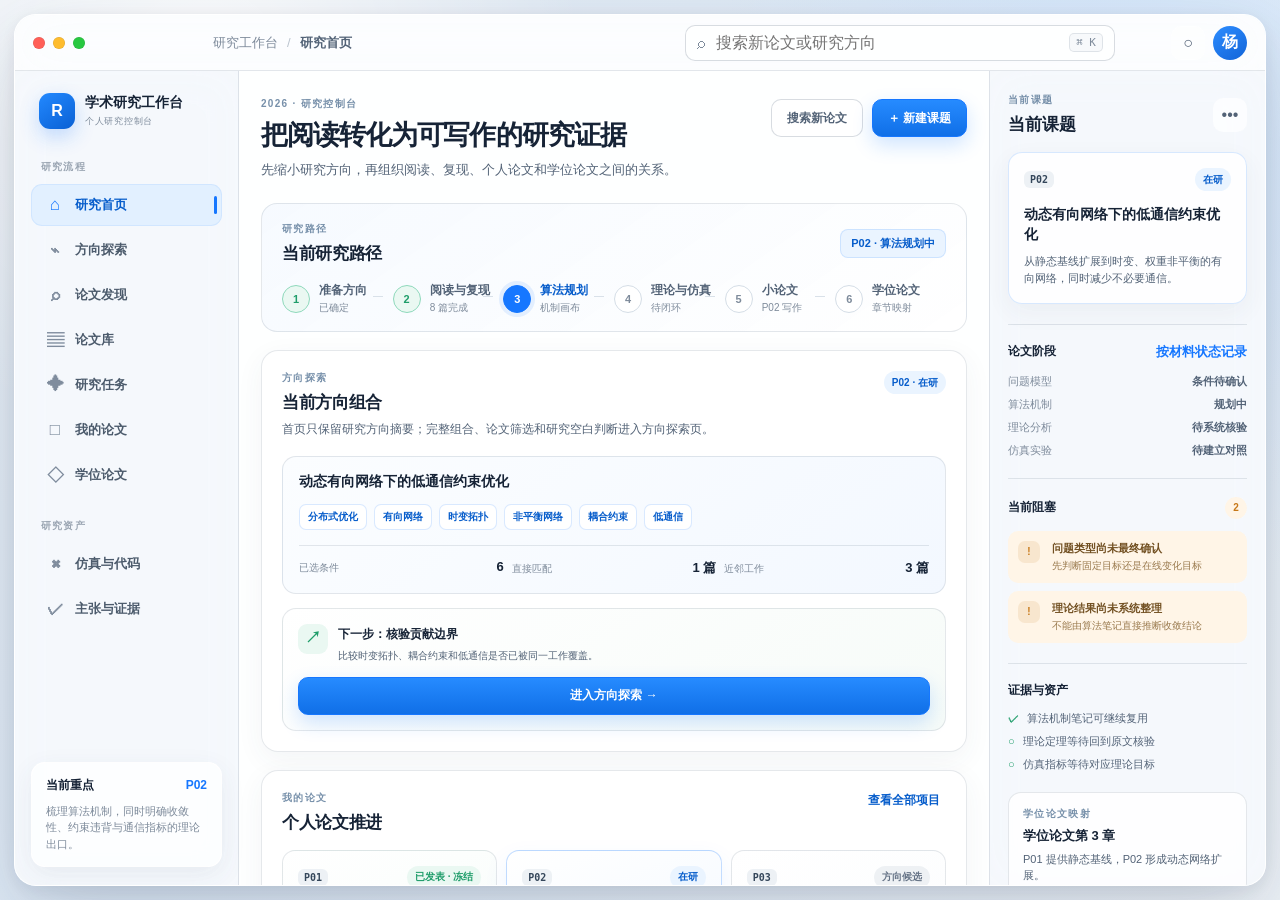
==== commit 5d662f17: "feat: add fixed research task input snapshots" ====
--- a/prototype/desktop/index.html
+++ b/prototype/desktop/index.html
@@ -56,6 +56,7 @@
             <a class="nav-item" href="./directions.html"><span aria-hidden="true">⌁</span><span>方向探索</span></a>
             <a class="nav-item" href="../../local_library_output/desktop/discovery.html"><span aria-hidden="true">⌕</span><span>论文发现</span></a>
             <a class="nav-item" href="../../local_library_output/desktop/library.html"><span aria-hidden="true">▤</span><span>论文库</span></a>
+            <a class="nav-item" href="./agent-tasks.html"><span aria-hidden="true">✦</span><span>研究任务</span></a>
             <a class="nav-item" href="./p02.html"><span aria-hidden="true">□</span><span>我的论文</span></a>
             <a class="nav-item" href="#thesis"><span aria-hidden="true">◇</span><span>学位论文</span></a>
 
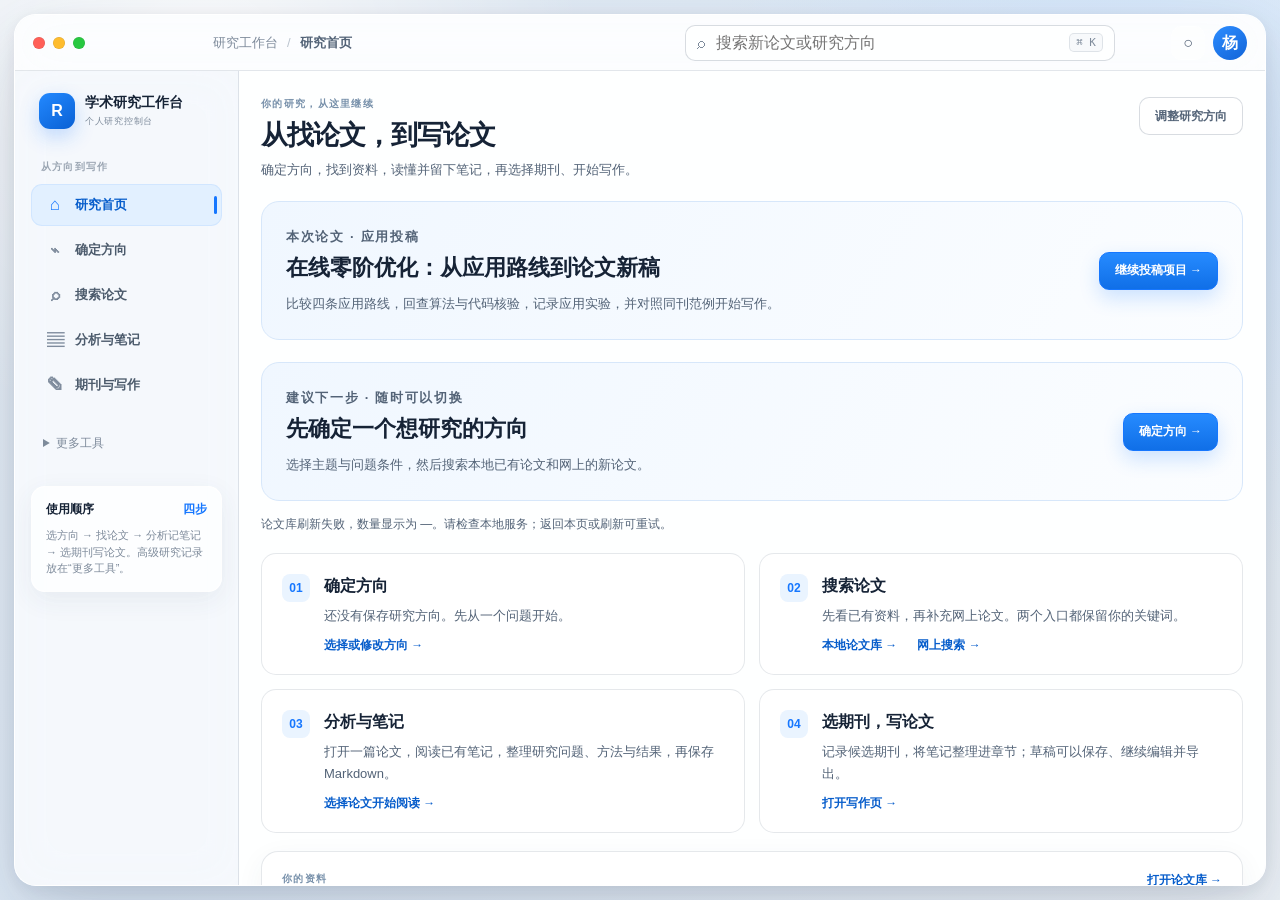
==== commit db1baea7: "wip: snapshot three-workspace integration in progress Local checkpoint of uncommitted work: P02 writ" ====
--- a/prototype/desktop/index.html
+++ b/prototype/desktop/index.html
@@ -7,7 +7,7 @@
       name="description"
       content="桌面端学术研究工作台：从研究方向、论文阅读和仿真复现推进到个人论文与学位论文。"
     />
-    <title>学术研究工作台 · 桌面原型</title>
+    <title>研究首页 · 从找论文到写论文</title>
     <link
       rel="icon"
       href="data:image/svg+xml,%3Csvg xmlns='http://www.w3.org/2000/svg' viewBox='0 0 64 64'%3E%3Crect width='64' height='64' rx='18' fill='%231677ff'/%3E%3Cpath d='M18 47V17h15c8 0 13 4 13 11 0 5-3 9-8 10l10 9H37l-8-8h-2v8zm9-16h6c3 0 5-1 5-4s-2-4-5-4h-6z' fill='white'/%3E%3C/svg%3E"
@@ -33,12 +33,12 @@
           <kbd aria-hidden="true">⌘ K</kbd>
         </label>
         <div class="window-actions">
-          <button class="icon-button" type="button" aria-label="通知">○</button>
-          <button class="avatar-button" type="button" aria-label="用户菜单">杨</button>
+          <span class="icon-button" aria-hidden="true">○</span>
+          <span class="avatar-button" aria-label="当前用户：杨">杨</span>
         </div>
       </header>
 
-      <div class="workspace-shell">
+      <div class="workspace-shell home-shell">
         <aside class="sidebar">
           <a class="brand" href="./index.html" aria-label="返回研究首页">
             <span class="brand-mark" aria-hidden="true">R</span>
@@ -48,215 +48,110 @@
             </span>
           </a>
 
-          <nav class="primary-nav" aria-label="主导航">
-            <p class="nav-caption">研究流程</p>
-            <a class="nav-item nav-item--active" href="./index.html" aria-current="page">
-              <span aria-hidden="true">⌂</span><span>研究首页</span>
-            </a>
-            <a class="nav-item" href="./directions.html"><span aria-hidden="true">⌁</span><span>方向探索</span></a>
-            <a class="nav-item" href="../../local_library_output/desktop/discovery.html"><span aria-hidden="true">⌕</span><span>论文发现</span></a>
-            <a class="nav-item" href="../../local_library_output/desktop/library.html"><span aria-hidden="true">▤</span><span>论文库</span></a>
-            <a class="nav-item" href="./agent-tasks.html"><span aria-hidden="true">✦</span><span>研究任务</span></a>
-            <a class="nav-item" href="./p02.html"><span aria-hidden="true">□</span><span>我的论文</span></a>
-            <a class="nav-item" href="#thesis"><span aria-hidden="true">◇</span><span>学位论文</span></a>
-
-            <p class="nav-caption nav-caption--spaced">研究资产</p>
-            <a class="nav-item" href="#simulation"><span aria-hidden="true">⌘</span><span>仿真与代码</span></a>
-            <a class="nav-item" href="#claims"><span aria-hidden="true">✓</span><span>主张与证据</span></a>
+<nav class="primary-nav" aria-label="主导航">
+            <p class="nav-caption">从方向到写作</p>
+            <a class="nav-item nav-item--active" href="./index.html" aria-current="page"><span aria-hidden="true">⌂</span><span>研究首页</span></a>
+            <a class="nav-item" href="./directions.html"><span aria-hidden="true">⌁</span><span>确定方向</span></a>
+            <a class="nav-item" href="../../local_library_output/desktop/discovery.html"><span aria-hidden="true">⌕</span><span>搜索论文</span></a>
+            <a class="nav-item" href="../../local_library_output/desktop/library.html"><span aria-hidden="true">▤</span><span>分析与笔记</span></a>
+            <a class="nav-item" href="./p02-writing.html"><span aria-hidden="true">✎</span><span>期刊与写作</span></a>
+            <details class="nav-more">
+              <summary>更多工具</summary>
+              <a class="nav-item" href="./p02.html"><span aria-hidden="true">□</span><span>P02 研究记录</span></a>
+              <a class="nav-item" href="./agent-tasks.html"><span aria-hidden="true">✦</span><span>研究任务输入</span></a>
+              <a class="nav-item" href="../../local_library_output/desktop/state-transfer.html"><span aria-hidden="true">↺</span><span>备份与恢复</span></a>
+              <a class="nav-item" href="./index.html#thesis"><span aria-hidden="true">◇</span><span>学位论文</span></a>
+            </details>
           </nav>
 
           <section class="sidebar-plan" aria-labelledby="weekly-plan-title">
             <div class="plan-title-row">
-              <h2 id="weekly-plan-title">当前重点</h2>
-              <strong>P02</strong>
+              <h2 id="weekly-plan-title">使用顺序</h2>
+              <strong>四步</strong>
             </div>
-            <p>梳理算法机制，同时明确收敛性、约束违背与通信指标的理论出口。</p>
+            <p>选方向 → 找论文 → 分析记笔记 → 选期刊写论文。高级研究记录放在“更多工具”。</p>
           </section>
         </aside>
 
-        <section class="main-column" id="dashboard">
+        <section class="main-column home-main" id="dashboard">
           <div class="page-heading">
             <div>
-              <p class="eyebrow">2026 · 研究控制台</p>
-              <h1>把阅读转化为可写作的研究证据</h1>
-              <p>先缩小研究方向，再组织阅读、复现、个人论文和学位论文之间的关系。</p>
+              <p class="eyebrow">你的研究，从这里继续</p>
+              <h1>从找论文，到写论文</h1>
+              <p>确定方向，找到资料，读懂并留下笔记，再选择期刊、开始写作。</p>
             </div>
-            <div class="heading-actions">
-              <button class="button button--secondary" id="search-new-paper" type="button">搜索新论文</button>
-              <button class="button button--primary" type="button">＋ 新建课题</button>
-            </div>
+            <a class="button button--secondary" href="./directions.html">调整研究方向</a>
           </div>
 
-          <section class="research-path" aria-labelledby="research-path-title">
-            <div class="section-heading section-heading--compact">
-              <div>
-                <p class="eyebrow">研究路径</p>
-                <h2 id="research-path-title">当前研究路径</h2>
-              </div>
-              <span class="path-summary">P02 · 算法规划中</span>
+          <section class="home-continue" aria-labelledby="submission-project-title">
+            <div>
+              <p class="eyebrow">本次论文 · 应用投稿</p>
+              <h2 id="submission-project-title">在线零阶优化：从应用路线到论文新稿</h2>
+              <p>比较四条应用路线，回查算法与代码核验，记录应用实验，并对照同刊范例开始写作。</p>
             </div>
-            <ol class="path-steps">
-              <li class="path-step path-step--done"><span>1</span><strong>准备方向</strong><small>已确定</small></li>
-              <li class="path-step path-step--done"><span>2</span><strong>阅读与复现</strong><small>8 篇完成</small></li>
-              <li class="path-step path-step--active"><span>3</span><strong>算法规划</strong><small>机制画布</small></li>
-              <li class="path-step"><span>4</span><strong>理论与仿真</strong><small>待闭环</small></li>
-              <li class="path-step"><span>5</span><strong>小论文</strong><small>P02 写作</small></li>
-              <li class="path-step"><span>6</span><strong>学位论文</strong><small>章节映射</small></li>
-            </ol>
+            <a class="button button--primary" href="./submission-project.html">继续投稿项目 →</a>
           </section>
 
-          <section class="panel direction-overview" id="directions" aria-labelledby="direction-title">
+          <section class="home-continue" aria-labelledby="home-next-title">
+            <div>
+              <p class="eyebrow">建议下一步 · 随时可以切换</p>
+              <h2 id="home-next-title">先确定一个想研究的方向</h2>
+              <p id="home-next-description">选择主题与问题条件，然后搜索本地已有论文和网上的新论文。</p>
+            </div>
+            <a class="button button--primary" id="home-continue" href="./directions.html">确定方向 →</a>
+          </section>
+          <p class="home-status" id="home-status" role="status" aria-live="polite">正在读取本机论文库与保存的记录…</p>
+
+          <ol class="home-step-grid" aria-label="从方向到写作的使用步骤">
+            <li class="home-step">
+              <span class="home-step-number">01</span>
+              <div><h2>确定方向</h2><p id="home-direction">还没有保存研究方向。先从一个问题开始。</p></div>
+              <a class="text-button" href="./directions.html">选择或修改方向 →</a>
+            </li>
+            <li class="home-step">
+              <span class="home-step-number">02</span>
+              <div><h2>搜索论文</h2><p>先看已有资料，再补充网上论文。两个入口都保留你的关键词。</p></div>
+              <div class="home-step-actions"><a class="text-button" id="home-local-search" href="../../local_library_output/desktop/library.html">本地论文库 →</a><a class="text-button" id="home-online-search" href="../../local_library_output/desktop/discovery.html">网上搜索 →</a></div>
+            </li>
+            <li class="home-step">
+              <span class="home-step-number">03</span>
+              <div><h2>分析与笔记</h2><p>打开一篇论文，阅读已有笔记，整理研究问题、方法与结果，再保存 Markdown。</p></div>
+              <a class="text-button" href="../../local_library_output/desktop/library.html#library-results">选择论文开始阅读 →</a>
+            </li>
+            <li class="home-step">
+              <span class="home-step-number">04</span>
+              <div><h2>选期刊，写论文</h2><p>记录候选期刊，将笔记整理进章节；草稿可以保存、继续编辑并导出。</p></div>
+              <a class="text-button" href="./p02-writing.html">打开写作页 →</a>
+            </li>
+          </ol>
+
+          <section class="panel" id="library" aria-labelledby="home-library-title">
             <div class="section-heading">
-              <div>
-                <p class="eyebrow">方向探索</p>
-                <h2 id="direction-title">当前方向组合</h2>
-                <p>首页只保留研究方向摘要；完整组合、论文筛选和研究空白判断进入方向探索页。</p>
-              </div>
-              <span class="status status--active">P02 · 在研</span>
+              <div><p class="eyebrow">你的资料</p><h2 id="home-library-title">已有论文与笔记</h2></div>
+              <a class="text-button" href="../../local_library_output/desktop/library.html">打开论文库 →</a>
             </div>
-            <div class="direction-snapshot">
-              <div class="direction-snapshot-main">
-                <h3>动态有向网络下的低通信约束优化</h3>
-                <div class="direction-tag-list" aria-label="当前方向条件">
-                  <span>分布式优化</span><span>有向网络</span><span>时变拓扑</span>
-                  <span>非平衡网络</span><span>耦合约束</span><span>低通信</span>
-                </div>
-                <dl class="direction-metrics">
-                  <div><dt>已选条件</dt><dd>6</dd></div>
-                  <div><dt>直接匹配</dt><dd>1 篇</dd></div>
-                  <div><dt>近邻工作</dt><dd>3 篇</dd></div>
-                </dl>
-              </div>
-              <div class="direction-next-card">
-                <span class="direction-next-icon" aria-hidden="true">↗</span>
-                <div><strong>下一步：核验贡献边界</strong><p>比较时变拓扑、耦合约束和低通信是否已被同一工作覆盖。</p></div>
-                <a class="button button--primary" href="./directions.html">进入方向探索 →</a>
-              </div>
+            <div class="home-library-stats">
+              <div><strong id="home-paper-count">—</strong><span>本地论文</span></div>
+              <div><strong id="home-note-count">—</strong><span>已有笔记的论文</span></div>
+              <div><strong id="home-read-count">—</strong><span>你标记为读过</span></div>
             </div>
+            <p class="home-help">已有笔记表示资料存在；读过由你自己标记。自动全文分析尚未接通，当前可手工整理、导入笔记和编辑写作材料。</p>
           </section>
 
-          <section class="panel project-panel" id="projects" aria-labelledby="project-title">
-            <div class="section-heading">
-              <div>
-                <p class="eyebrow">我的论文</p>
-                <h2 id="project-title">个人论文推进</h2>
-              </div>
-              <button class="text-button" type="button">查看全部项目</button>
-            </div>
-            <div class="project-grid">
-              <article class="project-card project-card--published">
-                <div class="project-card-top"><code>P01</code><span class="status status--published">已发表 · 冻结</span></div>
-                <h3>静态有向网络下的受约束分布式优化基线</h3>
-                <p>作为系列论文的理论基线，已迁移到学位论文第 2 章。</p>
-                <div class="project-meta"><span>理论 100%</span><span>仿真 100%</span></div>
-              </article>
-              <article class="project-card project-card--active">
-                <a class="project-card-link" href="./p02.html" aria-label="打开 P02 项目工作台">
-                  <div class="project-card-top"><code>P02</code><span class="status status--active">在研</span></div>
-                  <h3>动态有向网络下的低通信约束优化</h3>
-                  <p>旧笔记先整理为算法材料，理论结论按原文逐项补充。</p>
-                  <div class="project-meta"><span>算法规划中</span><span>理论待系统核验</span></div>
-                </a>
-              </article>
-              <article class="project-card">
-                <div class="project-card-top"><code>P03</code><span class="status">方向候选</span></div>
-                <h3>隐私机制与零阶反馈的组合方向</h3>
-                <p>等待 P02 证明闭环后，再判断是否形成独立贡献。</p>
-                <div class="project-meta"><span>选题 20%</span><span>证据待补</span></div>
-              </article>
-            </div>
-          </section>
-
-          <section class="panel reading-overview" id="library" aria-labelledby="library-title">
-            <div class="section-heading">
-              <div>
-                <p class="eyebrow">阅读论文库</p>
-                <h2 id="library-title">阅读任务概览</h2>
-                <p>论文详细筛选与排序已经移到方向探索页，首页只显示当前工作量。</p>
-              </div>
-              <a class="text-button" href="../../local_library_output/desktop/library.html">查看全部论文 →</a>
-            </div>
-            <div class="reading-summary-grid">
-              <article><span class="paper-state paper-state--completed">已读</span><strong>5</strong><small>含 2 篇开创性工作</small></article>
-              <article><span class="paper-state paper-state--reading">在读</span><strong>3</strong><small>当前聚焦条件组合</small></article>
-              <article><span class="paper-state paper-state--queued">未开始</span><strong>2</strong><small>按贡献边界优先阅读</small></article>
-            </div>
-          </section>
+          <details class="home-project-details" id="projects">
+            <summary>需要推导算法或整理证明时，再打开 P02 研究工具</summary>
+            <p>理论待系统核验的内容可以继续保留为草稿。高级研究记录不影响阅读、记笔记或开始写作。</p>
+            <a class="button button--secondary" href="./p02.html">打开 P02 研究记录</a>
+            <div id="claims"><p>主张与证据：在研究记录中整理来源、适用条件与证明缺口。</p></div>
+            <div id="simulation"><p>仿真与代码：在研究记录中填写实验设计与实际运行观察。</p></div>
+            <div id="thesis"><p>学位论文章节映射仍是后续能力，目前没有独立编辑页。</p></div>
+          </details>
+          <noscript><p>请启用 JavaScript 以读取已保存记录和使用笔记、写作编辑功能。</p></noscript>
         </section>
-
-        <aside class="inspector" aria-labelledby="current-project-title">
-          <div class="inspector-heading">
-            <div>
-              <p class="eyebrow">当前课题</p>
-              <h2 id="current-project-title">当前课题</h2>
-            </div>
-            <button class="icon-button" type="button" aria-label="课题设置">•••</button>
-          </div>
-
-          <section class="current-project-card">
-            <div class="project-card-top"><code>P02</code><span class="status status--active">在研</span></div>
-            <h3>动态有向网络下的低通信约束优化</h3>
-            <p>从静态基线扩展到时变、权重非平衡的有向网络，同时减少不必要通信。</p>
-          </section>
-
-          <section class="inspector-section">
-            <div class="progress-header"><h3>论文阶段</h3><strong>按材料状态记录</strong></div>
-            <dl class="progress-list">
-              <div><dt>问题模型</dt><dd>条件待确认</dd></div>
-              <div><dt>算法机制</dt><dd>规划中</dd></div>
-              <div><dt>理论分析</dt><dd>待系统核验</dd></div>
-              <div><dt>仿真实验</dt><dd>待建立对照</dd></div>
-            </dl>
-          </section>
-
-          <section class="inspector-section" id="claims">
-            <div class="inspector-title-row"><h3>当前阻塞</h3><span class="count-badge">2</span></div>
-            <ul class="blocker-list">
-              <li><span aria-hidden="true">!</span><div><strong>问题类型尚未最终确认</strong><small>先判断固定目标还是在线变化目标</small></div></li>
-              <li><span aria-hidden="true">!</span><div><strong>理论结果尚未系统整理</strong><small>不能由算法笔记直接推断收敛结论</small></div></li>
-            </ul>
-          </section>
-
-          <section class="inspector-section" id="simulation">
-            <h3>证据与资产</h3>
-            <ul class="check-list">
-              <li><span>✓</span>算法机制笔记可继续复用</li>
-              <li><span>○</span>理论定理等待回到原文核验</li>
-              <li><span>○</span>仿真指标等待对应理论目标</li>
-            </ul>
-          </section>
-
-          <section class="thesis-map" id="thesis">
-            <p class="eyebrow">学位论文映射</p>
-            <h3>学位论文第 3 章</h3>
-            <p>P01 提供静态基线，P02 形成动态网络扩展。</p>
-            <button class="button button--secondary button--full" type="button">查看章节映射 →</button>
-          </section>
-        </aside>
       </div>
     </main>
 
-    <dialog class="search-dialog" id="search-dialog" aria-labelledby="search-dialog-title">
-      <form method="dialog">
-        <div class="dialog-heading">
-          <div><p class="eyebrow">新文献检索</p><h2 id="search-dialog-title">搜索指定方向的新论文</h2></div>
-          <button class="icon-button" value="cancel" aria-label="关闭">×</button>
-        </div>
-        <p>这里先保存检索条件；后续可以接入学术搜索插件，结果确认后再进入阅读队列。</p>
-        <label>研究主题<input name="topic" id="search-topic" value="时变有向网络 低通信 耦合约束" /></label>
-        <div class="dialog-grid">
-          <label>年份范围<select><option>近 5 年</option><option>近 10 年</option><option>不限</option></select></label>
-          <label>优先类型<select><option>开创性与关键方法</option><option>实际问题</option><option>最新论文</option></select></label>
-        </div>
-        <div class="dialog-note"><strong>建议流程</strong><span>检索 → 去重 → 人工筛选 → 加入阅读队列 → 结构化解读</span></div>
-        <div class="dialog-actions">
-          <button class="button button--secondary" value="cancel">取消</button>
-          <button class="button button--primary" id="save-search" value="default">保存检索任务</button>
-        </div>
-      </form>
-    </dialog>
-
-    <div class="toast" id="toast" role="status" aria-live="polite">检索任务已保存到方向探索</div>
     <script type="module" src="./app.mjs"></script>
+    <script type="module" src="./research-home.mjs"></script>
   </body>
 </html>
--- a/prototype/desktop/styles.css
+++ b/prototype/desktop/styles.css
@@ -20,6 +20,25 @@
   font-family: -apple-system, BlinkMacSystemFont, "SF Pro Display", "PingFang SC", "Microsoft YaHei", sans-serif;
 }
 
+.direction-search-form { display: grid; gap: 18px; }
+.direction-search-form label { display: grid; gap: 8px; font-size: 14px; font-weight: 600; }
+.direction-search-form input, .direction-search-form select { width: 100%; min-width: 0; padding: 12px; border: 1px solid var(--line-strong); border-radius: 10px; background: white; color: var(--ink); }
+.direction-search-options, .discovery-search-options { display: grid; grid-template-columns: repeat(3, minmax(0, 1fr)); gap: 12px; }
+.direction-advanced > summary, .discovery-query-tools > summary { cursor: pointer; padding: 12px 0; font-weight: 600; }
+.direction-advanced-body { display: grid; gap: 18px; padding-top: 16px; }
+.discovery-search-options { grid-template-columns: repeat(2, minmax(0, 1fr)); }
+.discovery-form .discovery-search-options input { width: 100%; min-width: 0; padding: 11px 12px; border: 1px solid var(--line-strong); border-radius: 10px; background: white; }
+.discovery-query-tools p { font-size: 13px; color: var(--ink-soft); line-height: 1.7; }
+.discovery-query-tools button { margin-top: 10px; }
+.discovery-local-summary { padding: 12px 14px; background: var(--blue-soft); border-radius: 12px; margin: 16px 0; }
+.discovery-result-card .discovery-local-state { width: fit-content; padding: 5px 8px; border-radius: 6px; background: var(--amber-soft); font-size: 12px; font-weight: 650; color: var(--amber-deep); }
+.discovery-result-card .discovery-local-state--existing_pdf { color: #15764e; background: var(--green-soft); }
+.discovery-result-card .discovery-local-state--not_found { color: var(--blue-deep); background: var(--blue-soft); }
+.discovery-result-card .discovery-local-state--unknown { color: var(--ink-soft); background: var(--surface-subtle); }
+.discovery-result-card .discovery-local-reason { font-size: 12px; color: var(--ink-soft); }
+#keyword-load-more { margin-top: 16px; }
+#keyword-load-more[hidden] { display: none; }
+
 * { box-sizing: border-box; }
 
 html { min-width: 1220px; height: 100%; min-height: 0; overflow: hidden; background: #dfe8f3; }
@@ -97,7 +116,12 @@
 
 .window-actions { display: flex; justify-content: flex-end; align-items: center; gap: 8px; }
 .icon-button, .avatar-button { width: 34px; height: 34px; border: 0; border-radius: 10px; cursor: pointer; }
+.window-actions .icon-button,
+.window-actions .avatar-button { display: grid; place-items: center; flex: 0 0 auto; line-height: 1; text-decoration: none; }
+.window-actions span.icon-button,
+.window-actions span.avatar-button { cursor: default; }
 .icon-button { background: rgba(255,255,255,.64); color: var(--ink-soft); }
+.window-action-icon { display: block; width: 18px; height: 18px; fill: none; stroke: currentColor; stroke-width: 1.65; stroke-linecap: round; stroke-linejoin: round; }
 .avatar-button { border-radius: 50%; background: linear-gradient(145deg, #2d8dff, #1264d8); color: white; font-weight: 700; }
 
 .workspace-shell {
@@ -126,6 +150,55 @@
 .nav-caption { margin: 9px 10px 7px; color: #9aa5b2; font-size: 10px; font-weight: 700; letter-spacing: .12em; text-transform: uppercase; }
 .nav-caption--spaced { margin-top: 20px; }
 .primary-nav { display: grid; gap: 3px; }
+.nav-more { margin-top: 16px; }
+.nav-more > summary { padding: 10px 12px; color: var(--muted); font-size: 12px; cursor: pointer; }
+.nav-more .nav-item { min-height: 36px; font-size: 12px; }
+.sidebar { overflow-y: auto; }
+.sidebar .sidebar-plan { position: static; margin-top: 24px; }
+
+.workspace-shell.home-shell { grid-template-columns: 224px minmax(0, 1fr); }
+.home-main { padding: 30px 48px 48px; }
+.home-main > * { max-width: 1080px; margin-inline: auto; }
+.home-continue { margin-top: 22px; padding: 24px; display: flex; align-items: center; justify-content: space-between; gap: 24px; border: 1px solid #d7e7fa; border-radius: 18px; background: linear-gradient(120deg, #f0f7ff, #fbfdff); }
+.home-continue h2 { margin: 5px 0 10px; font-size: 22px; }
+.home-continue p { margin: 0; color: var(--ink-soft); font-size: 13px; line-height: 1.7; }
+.home-continue .button { flex-shrink: 0; white-space: nowrap; }
+.home-status, .home-help { color: var(--ink-soft); font-size: 12px; line-height: 1.7; }
+.home-status { min-height: 20px; margin-block: 13px 18px; }
+.home-step-grid { padding: 0; display: grid; grid-template-columns: repeat(2, minmax(0, 1fr)); gap: 14px; list-style: none; }
+.home-step { padding: 20px; border: 1px solid var(--line); border-radius: 15px; display: grid; grid-template-columns: 30px minmax(0, 1fr); gap: 10px 12px; background: white; }
+.home-step-number { font-size: 12px; color: var(--blue); background: var(--blue-soft); width: 28px; height: 28px; border-radius: 8px; display: grid; place-items: center; font-weight: 700; }
+.home-step h2 { margin: 2px 0 8px; font-size: 16px; }
+.home-step p { margin: 0; font-size: 13px; line-height: 1.7; color: var(--ink-soft); }
+.home-step > a, .home-step-actions { grid-column: 2; }
+.home-step-actions { display: flex; gap: 20px; flex-wrap: wrap; }
+.home-library-stats { display: grid; grid-template-columns: repeat(3, 1fr); gap: 18px; margin-block: 16px; }
+.home-library-stats div { display: flex; align-items: baseline; gap: 12px; }
+.home-library-stats strong { font-size: 27px; font-weight: 650; }
+.home-library-stats span { color: var(--ink-soft); font-size: 12px; }
+.home-project-details { margin-top: 20px; padding: 16px 0; color: var(--ink-soft); font-size: 13px; line-height: 1.8; }
+.home-project-details summary { cursor: pointer; }
+.search-source-links { display: flex; flex-wrap: wrap; gap: 8px; margin: 16px 0; }
+.search-source-links a, .search-source-links span { padding: 9px 15px; font-size: 13px; border: 1px solid var(--line); border-radius: 10px; }
+.search-source-links [aria-current] { color: var(--blue-deep); background: var(--blue-soft); border-color: #c9def7; }
+.library-quick-help { font-size: 12px; color: var(--ink-soft); line-height: 1.7; }
+.writing-current-grid { display: grid; gap: 16px; }
+.writing-current-materials { display: grid; gap: 12px; }
+.writing-editor-form { display: grid; grid-template-columns: repeat(2, minmax(0, 1fr)); gap: 16px; }
+.writing-editor-field { display: grid; align-content: start; gap: 8px; color: var(--ink-soft); font-size: 13px; }
+.writing-editor-field--wide, .writing-editor-actions, .writing-editor-message { grid-column: 1 / -1; }
+.writing-editor-field input, .writing-editor-field textarea { width: 100%; min-width: 0; padding: 12px; border: 1px solid var(--line-strong); border-radius: 10px; color: var(--ink); font: inherit; background: white; }
+.writing-editor-field textarea { min-height: 140px; resize: vertical; line-height: 1.7; }
+.writing-editor-field input:focus, .writing-editor-field textarea:focus { outline: 2px solid var(--blue); outline-offset: 2px; }
+.writing-editor-actions { display: flex; gap: 10px; flex-wrap: wrap; }
+.writing-editor-message { font-size: 12px; color: var(--ink-soft); line-height: 1.7; }
+.writing-history { margin-top: 24px; }
+.writing-history > summary { cursor: pointer; font-size: 14px; padding: 16px 0; color: var(--ink-soft); }
+.writing-current-material { padding: 12px; border: 1px solid var(--line); border-radius: 10px; font-size: 13px; }
+.writing-current-material > summary { cursor: pointer; font-weight: 600; }
+.writing-current-material pre { white-space: pre-wrap; overflow-wrap: anywhere; font: 13px/1.7 ui-monospace, SFMono-Regular, monospace; }
+.paper-library-page .library-note-draft-text { width: 100%; min-height: 300px; resize: vertical; padding: 14px; border: 1px solid var(--line-strong); border-radius: 10px; font: 13px/1.7 ui-monospace, SFMono-Regular, monospace; color: var(--ink); background: white; }
+.library-note-draft-actions { flex-wrap: wrap; }
 .nav-item { position: relative; min-height: 42px; display: grid; grid-template-columns: 24px 1fr; align-items: center; gap: 8px; padding: 0 12px; border-radius: 11px; color: #4c5b6c; font-size: 13px; font-weight: 600; }
 .nav-item > span:first-child { color: #7f8c9d; font-size: 17px; text-align: center; }
 .nav-item:hover { background: rgba(255,255,255,.72); }
@@ -219,11 +292,36 @@
 .result-header h3, .access-result h3 { margin: 0; font-size: 13px; }
 .result-header span { color: var(--muted); font-size: 11px; }
 .discovery-result-list, .candidate-queue-list { display: grid; gap: 9px; margin-top: 12px; }
+.discovery-view-tabs { display: flex; gap: 8px; margin: 16px 0; }
+.discovery-view-tabs [aria-selected="true"] { background: #245747; color: #fff; }
+.discovery-query-tools { margin: 12px 0; }
+.discovery-query-tools summary { cursor: pointer; padding: 8px 0; }
+.discovery-condition-row, .discovery-review-panel { display: grid; gap: 12px; padding: 16px; border: 1px solid #d6ddd6; border-radius: 12px; }
+.discovery-review-panel[hidden] { display: none; }
+.discovery-review-panel label, .discovery-condition-row label { display: grid; gap: 6px; }
+.discovery-review-panel label, .discovery-query-tools label { min-width: 0; overflow-wrap: anywhere; color: var(--ink-soft); font-size: 11px; line-height: 1.55; }
+.discovery-review-panel input:not([type="checkbox"]), .discovery-review-panel select,
+.discovery-query-tools input:not([type="checkbox"]), .discovery-query-tools select { box-sizing: border-box; width: 100%; min-width: 0; min-height: 36px; padding: 9px 10px; border: 1px solid var(--line-strong); border-radius: 9px; background: white; color: var(--ink); font: inherit; }
+.discovery-review-panel label:has(> input[type="checkbox"]), .discovery-query-tools label:has(> input[type="checkbox"]) { display: flex; align-items: flex-start; gap: 8px; }
+.discovery-review-panel input[type="checkbox"], .discovery-query-tools input[type="checkbox"] { order: -1; flex: 0 0 auto; width: 16px; height: 16px; min-height: 0; margin: 2px 0 0; padding: 0; }
+.discovery-review-panel input:focus-visible, .discovery-review-panel select:focus-visible,
+.discovery-query-tools input:focus-visible, .discovery-query-tools select:focus-visible { outline: 2px solid rgba(22,119,255,.55); outline-offset: 2px; }
+#discovery-export-preview { white-space: pre-wrap; overflow-wrap: anywhere; max-height: 240px; overflow: auto; }
 .discovery-result-card, .candidate-queue-card { padding: 12px; border: 1px solid var(--line); border-radius: 11px; background: linear-gradient(145deg, #fff, #f8fbfe); }
 .discovery-result-card h3, .candidate-queue-card h3 { margin: 0; font-size: 12px; line-height: 1.45; }
 .discovery-result-card p, .candidate-queue-card p { margin: 6px 0 0; color: var(--muted); font-size: 10px; line-height: 1.45; }
 .discovery-result-card > div, .candidate-queue-card > div { display: flex; flex-wrap: wrap; gap: 7px; margin-top: 10px; }
 .discovery-result-card a, .discovery-result-card button, .candidate-queue-card button { border: 1px solid rgba(22,119,255,.18); border-radius: 7px; background: white; color: var(--blue-deep); padding: 5px 8px; cursor: pointer; font-size: 10px; font-weight: 700; }
+.candidate-archive-section { display: grid; gap: 7px; margin-top: 12px; padding-top: 11px; border-top: 1px solid var(--line); }
+.candidate-archive-section label { display: grid; gap: 6px; color: var(--ink-soft); font-size: 10px; font-weight: 800; }
+.candidate-archive-section input { width: 100%; min-height: 34px; padding: 0 9px; border: 1px solid var(--line-strong); border-radius: 8px; background: white; color: var(--ink); font: inherit; }
+.candidate-archive-section small { color: var(--muted); font-size: 9px; line-height: 1.45; }
+.candidate-archive-section .candidate-archive-disclosure { margin: 0; color: var(--amber-deep); font-weight: 700; }
+.candidate-archive-section button[disabled], .archive-recovery-banner button[disabled] { cursor: not-allowed; opacity: .55; }
+.archive-recovery-banner { margin-top: 12px; padding: 11px 12px; border: 1px solid rgba(199,120,24,.2); border-radius: 10px; background: var(--amber-soft); color: var(--amber-deep); font-size: 10px; line-height: 1.55; }
+.archive-recovery-banner p { margin: 0; }
+.archive-recovery-banner .archive-recovery-tuple { margin-top: 5px; overflow-wrap: anywhere; color: var(--ink-soft); }
+.archive-recovery-banner button { margin-top: 9px; }
 .access-guide { padding-top: 1px; }
 .access-result { margin-top: 16px; padding: 14px; border: 1px solid rgba(22,119,255,.16); border-radius: 12px; background: var(--blue-soft); }
 .access-result > p, .access-result ol { color: var(--ink-soft); font-size: 11px; line-height: 1.6; }
@@ -283,7 +381,7 @@
 .contribution--method { background: var(--blue-soft); color: var(--blue-deep); }
 .contribution--practical { background: var(--green-soft); color: var(--green); }
 .contribution--combination { background: var(--amber-soft); color: var(--amber); }
-.paper-action { width: 30px; height: 30px; border: 1px solid var(--line); border-radius: 8px; background: white; color: var(--blue); cursor: pointer; }
+.paper-action { width: 30px; height: 30px; display: grid; place-items: center; border: 1px solid var(--line); border-radius: 8px; background: white; color: var(--blue); cursor: pointer; text-decoration: none; }
 .empty-state { display: grid; justify-items: center; gap: 6px; padding: 34px; color: var(--ink-soft); }
 .empty-state span { color: var(--muted); font-size: 11px; }
 
@@ -318,7 +416,11 @@
 .library-page .library-shell {
   grid-template-columns: 242px minmax(690px, 1fr) 294px;
 }
-.library-page .library-sidebar { overflow-y: auto; }
+.library-page .library-sidebar { display: flex; flex-direction: column; overflow-y: auto; }
+.library-page .library-sidebar > .brand,
+.library-page .library-sidebar > .primary-nav,
+.library-page .library-sidebar > .sidebar-plan { flex: 0 0 auto; }
+.library-page .library-sidebar .sidebar-plan { position: static; margin-top: auto; }
 .library-page .library-main {
   min-width: 0;
   padding: 22px 24px 42px;
@@ -335,12 +437,31 @@
   opacity: .58;
   box-shadow: none;
 }
+.paper-library-page #library-archive-rebuild[hidden] { display: none; }
 .library-page .library-action-help {
   color: var(--muted);
   font-size: 9px;
   line-height: 1.45;
   text-align: right;
 }
+.paper-library-page .library-recovery-banner {
+  min-width: 0;
+  display: flex;
+  align-items: center;
+  justify-content: space-between;
+  gap: 14px;
+  margin-top: 16px;
+  padding: 12px 14px;
+  border: 1px solid rgba(199,120,24,.2);
+  border-radius: 12px;
+  background: var(--amber-soft);
+  color: var(--amber-deep);
+}
+.paper-library-page .library-recovery-banner[hidden] { display: none; }
+.paper-library-page .library-recovery-banner p { margin: 0; font-size: 10px; line-height: 1.5; }
+.paper-library-page .library-recovery-tuple { margin-top: 4px; overflow-wrap: anywhere; color: var(--ink-soft); }
+.paper-library-page .library-recovery-status { margin-top: 4px; font-weight: 700; }
+.paper-library-page .library-recovery-banner button { flex: 0 0 auto; }
 .library-page .library-shelf {
   margin-top: 20px;
   padding: 17px 18px 18px;
@@ -1516,6 +1637,80 @@
 .project-stage--active { border-color: rgba(22,119,255,.24); background: var(--blue-soft); }
 .project-stage--active > span { background: var(--blue); color: white; }
 .project-stage--active strong { color: var(--blue-deep); }
+.project-stage--done { border-color: rgba(31,157,106,.2); background: var(--green-soft); }
+.project-stage--done > span { background: var(--green); color: white; }
+.project-stage--done strong { color: #187a53; }
+.project-stage--review { border-color: rgba(199,120,24,.24); background: var(--amber-soft); }
+.project-stage--review > span { background: var(--amber); color: white; }
+.project-stage--review strong { color: var(--amber-deep); }
+
+.workflow-loop { padding: 0; overflow: hidden; }
+.workflow-loop-heading { padding: 20px 20px 0; }
+.workflow-stage-summary { min-width: 170px; display: grid; justify-items: end; gap: 3px; padding: 10px 12px; border: 1px solid rgba(22,119,255,.16); border-radius: 11px; background: var(--blue-soft); }
+.workflow-stage-summary span { color: #6f88a1; font-size: 9px; font-weight: 800; letter-spacing: .08em; }
+.workflow-stage-summary strong { color: var(--blue-deep); font-size: 12px; }
+.workflow-stage-summary small { color: #68809a; font-size: 9px; }
+.workflow-stage-summary[data-workflow-complete="true"] { border-color: rgba(31,157,106,.2); background: var(--green-soft); }
+.workflow-stage-summary[data-workflow-complete="true"] strong { color: #187a53; }
+.workflow-source-strip { display: grid; grid-template-columns: repeat(4, minmax(0, 1fr)); gap: 8px; margin: 16px 20px 0; }
+.workflow-source-strip a { min-width: 0; display: grid; gap: 4px; padding: 11px; border: 1px solid var(--line); border-radius: 10px; background: #f8fafc; transition: border-color .16s ease, background .16s ease; }
+.workflow-source-strip a:hover { border-color: rgba(22,119,255,.28); background: var(--blue-soft); }
+.workflow-source-strip span { color: var(--muted); font-size: 9px; font-weight: 800; }
+.workflow-source-strip strong { font-size: 12px; }
+.workflow-source-strip small { min-width: 0; overflow: hidden; color: var(--ink-soft); font-size: 9px; text-overflow: ellipsis; white-space: nowrap; }
+.workflow-source-card--ready { border-color: rgba(31,157,106,.18) !important; background: var(--green-soft) !important; }
+.workflow-stage-stack { display: grid; gap: 9px; margin-top: 16px; padding: 0 20px 20px; }
+.workflow-stage-panel { scroll-margin-top: 16px; overflow: hidden; border: 1px solid var(--line); border-radius: 13px; background: white; }
+.workflow-stage-panel summary { min-width: 0; display: grid; grid-template-columns: 32px minmax(0, 1fr) auto 14px; gap: 11px; align-items: center; padding: 13px 14px; cursor: pointer; list-style: none; }
+.workflow-stage-panel summary::-webkit-details-marker { display: none; }
+.workflow-stage-panel summary::after { content: "⌄"; grid-column: 4; color: var(--muted); font-size: 14px; transition: transform .16s ease; }
+.workflow-stage-panel[open] summary::after { transform: rotate(180deg); }
+.workflow-stage-panel summary:focus-visible { outline: 3px solid rgba(22,119,255,.22); outline-offset: -3px; }
+.workflow-stage-number { width: 32px; height: 32px; display: grid; place-items: center; border-radius: 9px; background: #edf2f7; color: var(--muted); font-size: 9px; font-weight: 900; }
+.workflow-stage-panel summary p { margin: 0 0 2px; color: var(--muted); font-size: 9px; font-weight: 800; letter-spacing: .08em; }
+.workflow-stage-panel summary h3 { margin: 0; font-size: 12px; }
+.workflow-state-badge { padding: 5px 8px; border-radius: 7px; background: #eef1f4; color: var(--muted); font-size: 9px; font-weight: 800; white-space: nowrap; }
+.workflow-stage-panel[data-workflow-state="draft"] { border-color: rgba(22,119,255,.28); box-shadow: 0 8px 24px rgba(22,119,255,.07); }
+.workflow-stage-panel[data-workflow-state="draft"] .workflow-stage-number { background: var(--blue); color: white; }
+.workflow-stage-panel[data-workflow-state="draft"] .workflow-state-badge { background: var(--blue-soft); color: var(--blue-deep); }
+.workflow-stage-panel[data-workflow-state="accepted"] { border-color: rgba(31,157,106,.18); }
+.workflow-stage-panel[data-workflow-state="accepted"] .workflow-stage-number { background: var(--green-soft); color: var(--green); }
+.workflow-stage-panel[data-workflow-state="accepted"] .workflow-state-badge { background: var(--green-soft); color: var(--green); }
+.workflow-stage-panel[data-workflow-state="needs_review"] { border-color: rgba(199,120,24,.26); background: #fffcf7; }
+.workflow-stage-panel[data-workflow-state="needs_review"] .workflow-stage-number,
+.workflow-stage-panel[data-workflow-state="needs_review"] .workflow-state-badge { background: var(--amber-soft); color: var(--amber-deep); }
+.workflow-stage-panel[data-workflow-state="locked"] { background: #fafbfc; opacity: .8; }
+.workflow-form { display: grid; gap: 12px; padding: 4px 14px 14px 57px; border-top: 1px solid var(--line); }
+.workflow-form fieldset { min-width: 0; margin: 0; padding: 0; border: 0; }
+.workflow-form > fieldset { display: grid; gap: 11px; padding-top: 13px; }
+.workflow-form label { min-width: 0; display: grid; gap: 6px; color: var(--ink-soft); font-size: 10px; font-weight: 800; }
+.workflow-form input:not([type="checkbox"]),
+.workflow-form textarea,
+.workflow-form select { width: 100%; min-width: 0; padding: 9px 10px; border: 1px solid var(--line-strong); border-radius: 9px; outline: 0; background: white; color: var(--ink); font: inherit; font-size: 11px; font-weight: 500; line-height: 1.5; }
+.workflow-form input:not([type="checkbox"]), .workflow-form select { min-height: 38px; }
+.workflow-form textarea { resize: vertical; }
+.workflow-form input:focus, .workflow-form textarea:focus, .workflow-form select:focus { border-color: rgba(22,119,255,.52); box-shadow: 0 0 0 3px rgba(22,119,255,.10); }
+.workflow-form-grid { display: grid; grid-template-columns: repeat(2, minmax(0, 1fr)); gap: 10px; }
+.workflow-choice-group { display: flex !important; flex-wrap: wrap; gap: 7px 14px !important; padding: 10px 11px !important; border: 1px solid var(--line) !important; border-radius: 10px; background: #f9fbfd; }
+.workflow-choice-group legend { width: 100%; margin-bottom: 3px; padding: 0; color: var(--ink-soft); font-size: 10px; font-weight: 800; }
+.workflow-choice-group label { display: flex; grid-template-columns: none; flex-direction: row; align-items: center; gap: 6px; color: var(--ink-soft); font-size: 10px; font-weight: 600; }
+.workflow-choice-group input { margin: 0; accent-color: var(--blue); }
+.workflow-form-actions { display: flex; flex-wrap: wrap; align-items: center; justify-content: space-between; gap: 10px; padding-top: 11px; border-top: 1px solid var(--line); }
+.workflow-form-actions p { flex: 1 1 260px; margin: 0; color: var(--muted); font-size: 9px; line-height: 1.5; }
+.workflow-form-actions p[data-message-state="success"] { color: var(--green); }
+.workflow-form-actions p[data-message-state="warning"] { color: var(--amber-deep); }
+.workflow-form-actions p[data-message-state="error"] { color: #b54747; }
+.workflow-form-actions .button { flex: 0 0 auto; white-space: nowrap; }
+.workflow-form-actions .button:disabled { cursor: not-allowed; opacity: .48; box-shadow: none; }
+.workflow-writing-toolbar { display: flex; flex-wrap: wrap; align-items: center; gap: 10px; padding: 10px; border: 1px solid rgba(22,119,255,.14); border-radius: 10px; background: var(--blue-soft); }
+.workflow-writing-toolbar span { flex: 1 1 220px; color: #617b95; font-size: 9px; line-height: 1.45; }
+.workflow-material-heading { display: flex; flex-wrap: wrap; justify-content: space-between; align-items: center; gap: 8px; }
+.workflow-material-readiness { padding: 3px 7px; border-radius: 999px; background: #eef1f4; color: var(--muted); font-size: 9px; font-weight: 800; }
+.workflow-material-readiness[data-readiness="verified"] { background: var(--green-soft); color: var(--green); }
+.workflow-material-readiness[data-readiness="pending_verification"] { background: var(--amber-soft); color: var(--amber); }
+.workflow-form [data-readiness="pending_verification"] { border-left: 3px solid var(--amber); }
+.workflow-form [data-readiness="planning_only"] { border-left: 3px solid var(--blue); }
+.workflow-form [data-readiness="verified"] { border-left: 3px solid var(--green); }
 
 .material-workbench { padding: 0; overflow: hidden; }
 .material-workbench > .section-heading { padding: 20px 20px 0; }
@@ -1593,6 +1788,87 @@
 .source-boundary-card p { margin: 7px 0 0; color: var(--ink-soft); font-size: 10px; line-height: 1.5; }
 .source-boundary-card p strong { color: var(--ink); }
 
+/* P02 bounded writing-material snapshot */
+.p02-writing-page .writing-shell { grid-template-columns: 224px minmax(650px, 1fr) 276px; }
+.p02-writing-page .writing-sidebar { display: flex; min-width: 0; flex-direction: column; overflow-y: auto; }
+.p02-writing-page .writing-sidebar > .brand,
+.p02-writing-page .writing-sidebar > .primary-nav,
+.p02-writing-page .writing-sidebar > .sidebar-plan { flex: 0 0 auto; }
+.p02-writing-page .writing-sidebar .sidebar-plan { position: static; margin-top: auto; }
+.p02-writing-page .p02-writing-main,
+.p02-writing-page .writing-inspector,
+.p02-writing-page .writing-literature-grid,
+.p02-writing-page .writing-literature-lane,
+.p02-writing-page .writing-paper-list,
+.p02-writing-page .writing-paper-card,
+.p02-writing-page .writing-material-grid,
+.p02-writing-page .writing-material-card,
+.p02-writing-page .writing-claim-list,
+.p02-writing-page .writing-claim-card,
+.p02-writing-page .writing-blocker-grid,
+.p02-writing-page .writing-blocker-card { min-width: 0; }
+.writing-snapshot-label { overflow: hidden; color: var(--muted); font-size: 11px; font-weight: 700; text-align: right; text-overflow: ellipsis; white-space: nowrap; }
+.writing-page-heading { align-items: center; }
+.writing-status-grid { display: grid; grid-template-columns: repeat(2, minmax(0, 1fr)); gap: 12px; margin-top: 22px; }
+.writing-status-card.panel { min-width: 0; margin-top: 0; }
+.writing-card-meta { min-width: 0; display: flex; flex-wrap: wrap; align-items: center; justify-content: space-between; gap: 8px; }
+.writing-card-meta .eyebrow { margin: 0; }
+.writing-status-card h2 { margin: 13px 0 7px; font-size: 15px; line-height: 1.45; }
+.writing-status-card > p { margin: 0; color: var(--ink-soft); font-size: 10px; line-height: 1.6; }
+.writing-status-card--blocked { border-color: rgba(199,120,24,.22); background: linear-gradient(145deg, #fff, #fffaf2); }
+.writing-official-links { display: flex; flex-wrap: wrap; gap: 8px; margin-top: 13px; }
+.writing-traceability { display: grid; grid-template-columns: minmax(220px, .46fr) minmax(0, 1fr); gap: 18px; align-items: center; }
+.writing-traceability h2 { margin: 0; font-size: 15px; }
+.writing-traceability > p { margin: 0; color: var(--ink-soft); font-size: 10px; line-height: 1.65; }
+.writing-literature-section { min-width: 0; margin-top: 22px; }
+.writing-literature-grid { display: grid; grid-template-columns: repeat(2, minmax(0, 1fr)); gap: 12px; margin-top: 14px; align-items: start; }
+.writing-literature-lane { overflow: hidden; border: 1px solid var(--line); border-radius: 16px; background: #fff; box-shadow: 0 8px 28px rgba(47,68,92,.055); }
+.writing-literature-lane > header { padding: 17px; border-bottom: 1px solid var(--line); }
+.writing-literature-lane--evidence > header { background: linear-gradient(145deg, #f3f8ff, #fff); }
+.writing-literature-lane--style > header { background: linear-gradient(145deg, #f7f4ff, #fff); }
+.writing-literature-lane h2 { margin: 10px 0 0; font-size: 15px; }
+.writing-literature-lane header p { margin: 8px 0 0; color: var(--ink-soft); font-size: 10px; line-height: 1.6; }
+.writing-usage-label { display: inline-flex; align-items: center; min-height: 24px; padding: 0 8px; border-radius: 999px; font-size: 9px; font-weight: 900; }
+.writing-usage-label--evidence { background: var(--blue-soft); color: var(--blue-deep); }
+.writing-usage-label--style { background: #f0ebff; color: #6650a7; }
+.writing-paper-list { display: grid; gap: 9px; padding: 10px; }
+.writing-paper-card { padding: 13px; border: 1px solid var(--line); border-radius: 11px; background: #fff; overflow-wrap: anywhere; }
+.writing-paper-card--evidence { border-left: 3px solid var(--blue); }
+.writing-paper-card--style { border-left: 3px solid #8064c6; }
+.writing-paper-card h3,
+.writing-material-card h3,
+.writing-claim-card h3,
+.writing-blocker-card h3 { margin: 10px 0 0; font-size: 11px; line-height: 1.5; overflow-wrap: anywhere; }
+.writing-paper-citation { margin: 5px 0 0; color: var(--muted); font-size: 9px; line-height: 1.45; }
+.writing-status { display: inline-flex; align-items: center; min-height: 22px; padding: 0 7px; border-radius: 999px; background: #eef1f4; color: var(--ink-soft); font-size: 8px; font-weight: 900; }
+.writing-status--evidence { background: var(--blue-soft); color: var(--blue-deep); }
+.writing-status--style { background: #f0ebff; color: #6650a7; }
+.writing-status--blocked { background: var(--amber-soft); color: var(--amber-deep); }
+.writing-tag-list { display: flex; flex-wrap: wrap; gap: 5px; margin: 10px 0 0; padding: 0; list-style: none; }
+.writing-tag-list li { padding: 4px 6px; border-radius: 6px; background: #f0f4f8; color: var(--ink-soft); font-size: 8px; font-weight: 700; }
+.writing-paper-card > div:not(.writing-card-meta),
+.writing-claim-card > div:not(.writing-card-meta),
+.writing-blocker-card > div:not(.writing-card-meta) { margin-top: 9px; padding-top: 8px; border-top: 1px solid var(--line); }
+.writing-field-label { display: block; color: var(--muted); font-size: 8px; }
+.writing-paper-card > div p,
+.writing-claim-card > div p,
+.writing-blocker-card > div p { margin: 4px 0 0; color: var(--ink-soft); font-size: 9px; line-height: 1.55; overflow-wrap: anywhere; }
+.writing-card-use { border-left: 2px solid var(--green); padding-left: 8px; }
+.writing-card-boundary { border-left: 2px solid var(--amber); padding-left: 8px; }
+.writing-claims-boundary { display: inline-flex; margin-top: 9px; padding: 4px 7px; border-radius: 6px; background: var(--amber-soft); color: var(--amber-deep); font-size: 8px; font-weight: 900; }
+.writing-source-link { display: block; max-width: 100%; margin-top: 11px; color: var(--blue-deep); font-size: 8px; font-weight: 700; line-height: 1.45; overflow-wrap: anywhere; text-decoration: underline; text-underline-offset: 2px; word-break: break-word; }
+.writing-material-grid { display: grid; grid-template-columns: repeat(3, minmax(0, 1fr)); gap: 9px; margin-top: 15px; }
+.writing-material-card { display: grid; grid-template-columns: minmax(0, 1fr) auto; align-content: start; gap: 4px 8px; min-height: 116px; padding: 13px; border: 1px solid var(--line); border-radius: 11px; background: linear-gradient(150deg, #fff, #f8fbfe); }
+.writing-material-card h3,
+.writing-material-card p { grid-column: 1 / -1; }
+.writing-material-card p { margin: 5px 0 0; color: var(--ink-soft); font-size: 9px; line-height: 1.55; }
+.writing-claim-list { display: grid; gap: 9px; margin-top: 15px; }
+.writing-claim-card { padding: 13px; border: 1px solid var(--line); border-radius: 11px; background: #fbfcfe; }
+.writing-blocker-grid { display: grid; grid-template-columns: repeat(2, minmax(0, 1fr)); gap: 9px; margin-top: 15px; }
+.writing-blocker-card { padding: 13px; border: 1px solid rgba(199,120,24,.18); border-radius: 11px; background: #fffcf7; }
+.p02-writing-page a:focus-visible,
+.p02-writing-page button:focus-visible { outline: 3px solid rgba(22,119,255,.25); outline-offset: 2px; }
+
 .search-dialog { width: min(560px, calc(100vw - 80px)); padding: 0; border: 1px solid rgba(255,255,255,.9); border-radius: 18px; background: rgba(250,252,255,.96); color: var(--ink); box-shadow: 0 34px 100px rgba(26,41,62,.3); backdrop-filter: blur(28px); }
 .search-dialog::backdrop { background: rgba(30,44,63,.28); backdrop-filter: blur(8px); }
 .search-dialog form { padding: 22px; }
@@ -1660,6 +1936,9 @@
   .direction-snapshot { grid-template-columns: 1fr; }
   .project-contract { grid-template-columns: 1fr; }
   .project-contract-note { grid-template-columns: 28px 1fr; }
+  .workflow-source-strip { grid-template-columns: repeat(2, minmax(0, 1fr)); }
+  .workflow-form-grid { grid-template-columns: 1fr; }
+  .workflow-form { padding-left: 14px; }
   .project-stage { padding-inline: 7px; }
   .project-stage strong, .project-stage small { overflow: visible; text-overflow: clip; white-space: normal; }
   .theory-result-list article { grid-template-columns: minmax(0, 1fr) auto; gap: 7px 12px; }
@@ -1667,6 +1946,142 @@
   .theory-result-list article > .evidence-state { grid-column: 2; grid-row: 1; }
 }
 
+@media (max-width: 1180px) {
+  .writing-literature-grid { grid-template-columns: minmax(0, 1fr); }
+  .writing-status-grid,
+  .writing-material-grid,
+  .writing-blocker-grid { grid-template-columns: repeat(2, minmax(0, 1fr)); }
+}
+
+@media (max-height: 820px) {
+  main[aria-label="P02 个人论文桌面工作台"] .sidebar { overflow-y: auto; }
+  main[aria-label="P02 个人论文桌面工作台"] .sidebar-plan { position: static; margin-top: 18px; }
+}
+
 @media (prefers-reduced-motion: reduce) {
   *, *::before, *::after { scroll-behavior: auto !important; transition: none !important; }
 }
+
+/* One-time browser-state transfer operator page. Kept independent from product navigation. */
+.state-transfer-page {
+  min-width: 1024px;
+  min-height: 100vh;
+  margin: 0;
+  padding: 34px;
+  overflow-x: auto;
+  background:
+    radial-gradient(circle at 18% 0%, rgba(43, 124, 255, .12), transparent 31%),
+    linear-gradient(145deg, #edf3fa 0%, #f8fafc 48%, #e9f0f8 100%);
+  color: var(--ink);
+}
+.state-transfer-page .state-transfer-shell {
+  width: min(1120px, calc(100vw - 68px));
+  margin: 0 auto;
+  padding: 30px;
+  border: 1px solid rgba(255, 255, 255, .88);
+  border-radius: 24px;
+  background: rgba(248, 251, 255, .9);
+  box-shadow: 0 30px 90px rgba(36, 60, 88, .17);
+  backdrop-filter: blur(24px);
+}
+.state-transfer-page .state-transfer-shell[aria-busy="true"] { cursor: progress; }
+.state-transfer-page .state-transfer-hero { max-width: 820px; }
+.state-transfer-page .state-transfer-hero h1 { margin: 5px 0 0; font-size: clamp(30px, 3vw, 44px); letter-spacing: -.035em; }
+.state-transfer-page .state-transfer-hero > p:not(.eyebrow) { margin: 14px 0 0; color: var(--ink-soft); font-size: 13px; line-height: 1.75; }
+.state-transfer-page .state-transfer-origin-line {
+  display: inline-flex;
+  align-items: center;
+  gap: 10px;
+  margin-top: 18px;
+  padding: 9px 12px;
+  border: 1px solid var(--line);
+  border-radius: 10px;
+  background: rgba(255, 255, 255, .76);
+  color: var(--muted);
+  font-size: 11px;
+}
+.state-transfer-page .state-transfer-origin-line code { color: var(--blue-deep); font-weight: 800; }
+.state-transfer-page .state-transfer-grid { display: grid; grid-template-columns: 1fr 1fr; gap: 16px; margin-top: 24px; }
+.state-transfer-page .state-transfer-panel,
+.state-transfer-page .state-transfer-preview,
+.state-transfer-page .state-transfer-apply { padding: 22px; }
+.state-transfer-page .state-transfer-panel { display: flex; min-width: 0; flex-direction: column; align-items: flex-start; gap: 15px; }
+.state-transfer-page .state-transfer-panel .section-heading { width: 100%; }
+.state-transfer-page .state-transfer-panel .section-heading p,
+.state-transfer-page .state-transfer-preview .section-heading p { font-size: 11px; line-height: 1.6; }
+.state-transfer-page .state-transfer-boundary {
+  display: grid;
+  gap: 4px;
+  width: 100%;
+  padding: 12px;
+  border-radius: 10px;
+  background: var(--blue-soft);
+  color: var(--blue-deep);
+  font-size: 11px;
+}
+.state-transfer-page .state-transfer-boundary span { color: #56789d; line-height: 1.5; }
+.state-transfer-page .state-transfer-file-field { display: grid; gap: 7px; width: 100%; color: var(--ink-soft); font-size: 11px; font-weight: 800; }
+.state-transfer-page .state-transfer-file-field input {
+  width: 100%;
+  padding: 10px;
+  border: 1px dashed var(--line-strong);
+  border-radius: 10px;
+  background: white;
+  color: var(--ink-soft);
+  font: inherit;
+}
+.state-transfer-page .state-transfer-preview { margin-top: 16px; }
+.state-transfer-page .state-transfer-subsection { margin-top: 18px; }
+.state-transfer-page .state-transfer-subsection h3 { margin: 0 0 9px; font-size: 12px; }
+.state-transfer-page .state-transfer-bundles { display: grid; grid-template-columns: repeat(3, minmax(0, 1fr)); gap: 10px; }
+.state-transfer-page .state-transfer-bundle {
+  min-width: 0;
+  padding: 13px;
+  border: 1px solid var(--line);
+  border-radius: 11px;
+  background: #fbfcfe;
+}
+.state-transfer-page .state-transfer-bundle h3 { margin: 0; color: var(--blue-deep); font-size: 11px; }
+.state-transfer-page .state-transfer-bundle p { margin: 8px 0; color: var(--ink-soft); font-size: 10px; line-height: 1.55; }
+.state-transfer-page .state-transfer-bundle code { display: block; overflow-wrap: anywhere; color: var(--muted); font-size: 9px; line-height: 1.45; }
+.state-transfer-page .state-transfer-conflicts { display: grid; gap: 9px; }
+.state-transfer-page .state-transfer-conflict {
+  display: grid;
+  grid-template-columns: minmax(0, 1fr) minmax(260px, .7fr);
+  gap: 15px;
+  align-items: center;
+  padding: 12px;
+  border: 1px solid rgba(199, 120, 24, .22);
+  border-radius: 10px;
+  background: var(--amber-soft);
+}
+.state-transfer-page .state-transfer-conflict p { margin: 0; overflow-wrap: anywhere; color: #725022; font-size: 10px; line-height: 1.5; }
+.state-transfer-page .state-transfer-conflict label { display: grid; gap: 6px; color: #725022; font-size: 10px; font-weight: 800; }
+.state-transfer-page .state-transfer-conflict select {
+  width: 100%;
+  min-height: 38px;
+  padding: 0 9px;
+  border: 1px solid rgba(199, 120, 24, .32);
+  border-radius: 8px;
+  background: white;
+  color: var(--ink);
+}
+.state-transfer-page .state-transfer-exclusions { display: grid; gap: 6px; margin: 0; padding: 0; list-style: none; }
+.state-transfer-page .state-transfer-exclusions li { padding: 9px 11px; border-left: 3px solid var(--amber); border-radius: 7px; background: #fffaf1; color: #725022; font-size: 10px; overflow-wrap: anywhere; }
+.state-transfer-page .state-transfer-empty { grid-column: 1 / -1; margin: 0; padding: 12px; border-radius: 9px; background: #f5f7fa; color: var(--muted); font-size: 10px; }
+.state-transfer-page .state-transfer-apply { display: grid; grid-template-columns: minmax(0, 1fr) minmax(320px, .8fr) auto; gap: 18px; align-items: center; margin-top: 16px; }
+.state-transfer-page .state-transfer-apply h2 { margin: 4px 0 0; font-size: 17px; }
+.state-transfer-page .state-transfer-apply p:not(.eyebrow) { margin: 7px 0 0; color: var(--ink-soft); font-size: 10px; line-height: 1.55; }
+.state-transfer-page .state-transfer-confirm-check { display: grid; grid-template-columns: 16px 1fr; gap: 9px; align-items: start; color: var(--ink-soft); font-size: 10px; line-height: 1.5; }
+.state-transfer-page .state-transfer-confirm-check input { margin: 2px 0 0; }
+.state-transfer-page .state-transfer-status { margin: 16px 0 0; padding: 12px 14px; border-radius: 10px; background: #eef2f6; color: var(--ink-soft); font-size: 11px; font-weight: 700; outline-offset: 3px; }
+.state-transfer-page .state-transfer-status[data-tone="success"] { background: var(--green-soft); color: var(--green); }
+.state-transfer-page .state-transfer-status[data-tone="error"] { background: #fff1f1; color: #9b3f3f; }
+.state-transfer-page :disabled { cursor: not-allowed; opacity: .58; }
+
+@media (max-width: 1120px) {
+  .state-transfer-page { padding: 24px; }
+  .state-transfer-page .state-transfer-shell { width: calc(100vw - 48px); }
+  .state-transfer-page .state-transfer-apply { grid-template-columns: minmax(0, 1fr) minmax(300px, .9fr); }
+  .state-transfer-page .state-transfer-apply .button { grid-column: 2; justify-self: end; }
+}
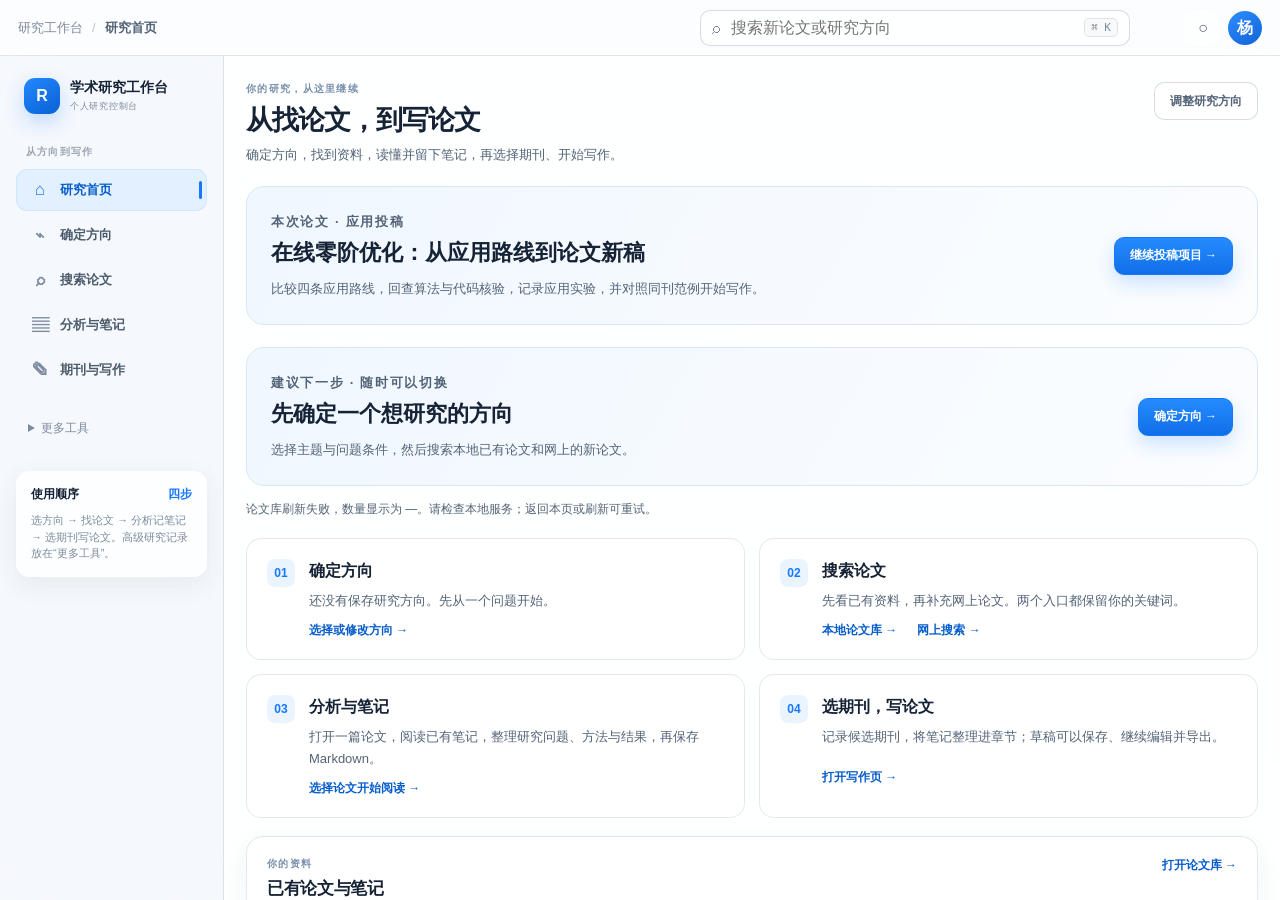
==== commit e38e4a89: "style: drop simulated app window frame Remove the macOS traffic lights, rounded window border, shado" ====
--- a/prototype/desktop/index.html
+++ b/prototype/desktop/index.html
@@ -17,11 +17,6 @@
   <body>
     <main class="app-window" aria-label="学术研究工作台桌面原型">
       <header class="window-bar">
-        <div class="traffic-lights" aria-hidden="true">
-          <span class="traffic-light traffic-light--red"></span>
-          <span class="traffic-light traffic-light--yellow"></span>
-          <span class="traffic-light traffic-light--green"></span>
-        </div>
         <div class="window-context">
           <span class="context-kicker">研究工作台</span>
           <span class="context-divider">/</span>
--- a/prototype/desktop/styles.css
+++ b/prototype/desktop/styles.css
@@ -16,7 +16,6 @@
   --amber: #c77818;
   --amber-deep: #915000;
   --amber-soft: #fff5e7;
-  --shadow: 0 30px 80px rgba(35, 52, 75, 0.18), 0 4px 18px rgba(35, 52, 75, 0.08);
   font-family: -apple-system, BlinkMacSystemFont, "SF Pro Display", "PingFang SC", "Microsoft YaHei", sans-serif;
 }
 
@@ -47,7 +46,7 @@
   margin: 0;
   height: 100vh;
   min-height: 0;
-  padding: 14px;
+  padding: 0;
   color: var(--ink);
   background:
     radial-gradient(circle at 16% 8%, rgba(255, 255, 255, 0.96), transparent 28%),
@@ -68,17 +67,14 @@
   min-height: 0;
   margin: 0;
   overflow: hidden;
-  border: 1px solid rgba(255, 255, 255, 0.92);
-  border-radius: 22px;
   background: rgba(246, 249, 252, 0.92);
-  box-shadow: var(--shadow);
   backdrop-filter: blur(26px) saturate(135%);
 }
 
 .window-bar {
   height: 56px;
   display: grid;
-  grid-template-columns: 160px 1fr minmax(320px, 430px) 112px;
+  grid-template-columns: 1fr minmax(320px, 430px) 112px;
   align-items: center;
   gap: 20px;
   padding: 0 18px;
@@ -86,12 +82,6 @@
   background: rgba(255, 255, 255, 0.68);
   backdrop-filter: blur(24px) saturate(150%);
 }
-
-.traffic-lights { display: flex; gap: 8px; align-items: center; }
-.traffic-light { width: 12px; height: 12px; border-radius: 50%; box-shadow: inset 0 0 0 0.5px rgba(0,0,0,.12); }
-.traffic-light--red { background: #ff5f57; }
-.traffic-light--yellow { background: #febc2e; }
-.traffic-light--green { background: #28c840; }
 
 .window-context { display: flex; gap: 9px; align-items: center; font-size: 13px; color: var(--ink-soft); }
 .context-kicker { color: var(--muted); }
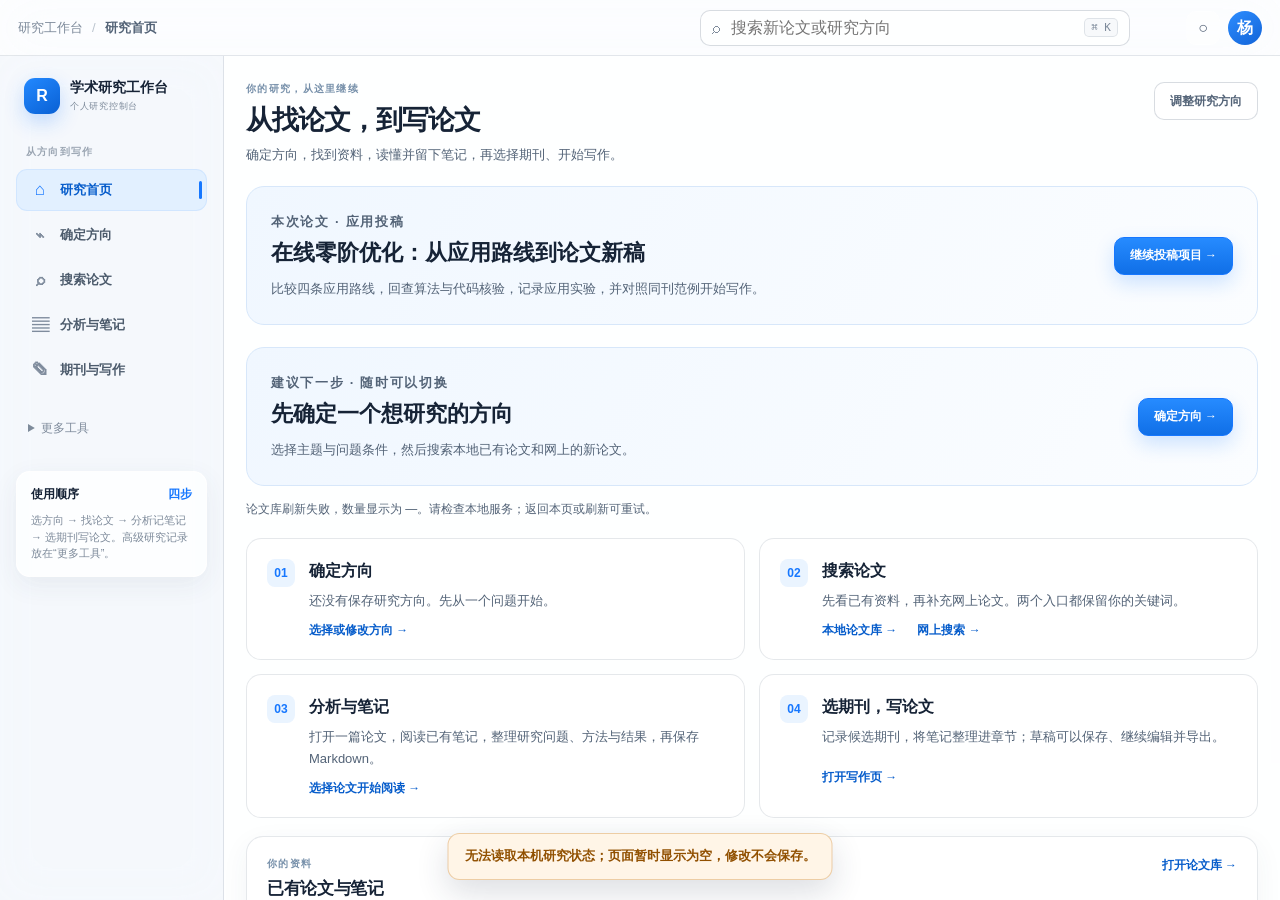
==== commit beb42705: "feat: add read-only paper project page with source links Registered paper project directories (paper" ====
--- a/prototype/desktop/index.html
+++ b/prototype/desktop/index.html
@@ -52,7 +52,8 @@
             <a class="nav-item" href="./p02-writing.html"><span aria-hidden="true">✎</span><span>期刊与写作</span></a>
             <details class="nav-more">
               <summary>更多工具</summary>
-              <a class="nav-item" href="./p02.html"><span aria-hidden="true">□</span><span>P02 研究记录</span></a>
+              <a class="nav-item" href="./paper-project.html"><span aria-hidden="true">▧</span><span>论文项目</span></a>
+<a class="nav-item" href="./p02.html"><span aria-hidden="true">□</span><span>P02 研究记录</span></a>
               <a class="nav-item" href="./agent-tasks.html"><span aria-hidden="true">✦</span><span>研究任务输入</span></a>
               <a class="nav-item" href="../../local_library_output/desktop/state-transfer.html"><span aria-hidden="true">↺</span><span>备份与恢复</span></a>
               <a class="nav-item" href="./index.html#thesis"><span aria-hidden="true">◇</span><span>学位论文</span></a>
--- a/prototype/desktop/styles.css
+++ b/prototype/desktop/styles.css
@@ -1859,6 +1859,8 @@
 .p02-writing-page a:focus-visible,
 .p02-writing-page button:focus-visible { outline: 3px solid rgba(22,119,255,.25); outline-offset: 2px; }
 
+.workbench-state-alert { position: fixed; left: 50%; bottom: 20px; z-index: 50; max-width: min(560px, calc(100vw - 40px)); transform: translateX(-50%); padding: 12px 16px; border: 1px solid rgba(199,120,24,.32); border-radius: 12px; background: var(--amber-soft); color: var(--amber-deep); font-size: 13px; font-weight: 600; line-height: 1.6; box-shadow: 0 12px 32px rgba(35,52,75,.16); }
+.workbench-state-alert[hidden] { display: none; }
 .search-dialog { width: min(560px, calc(100vw - 80px)); padding: 0; border: 1px solid rgba(255,255,255,.9); border-radius: 18px; background: rgba(250,252,255,.96); color: var(--ink); box-shadow: 0 34px 100px rgba(26,41,62,.3); backdrop-filter: blur(28px); }
 .search-dialog::backdrop { background: rgba(30,44,63,.28); backdrop-filter: blur(8px); }
 .search-dialog form { padding: 22px; }
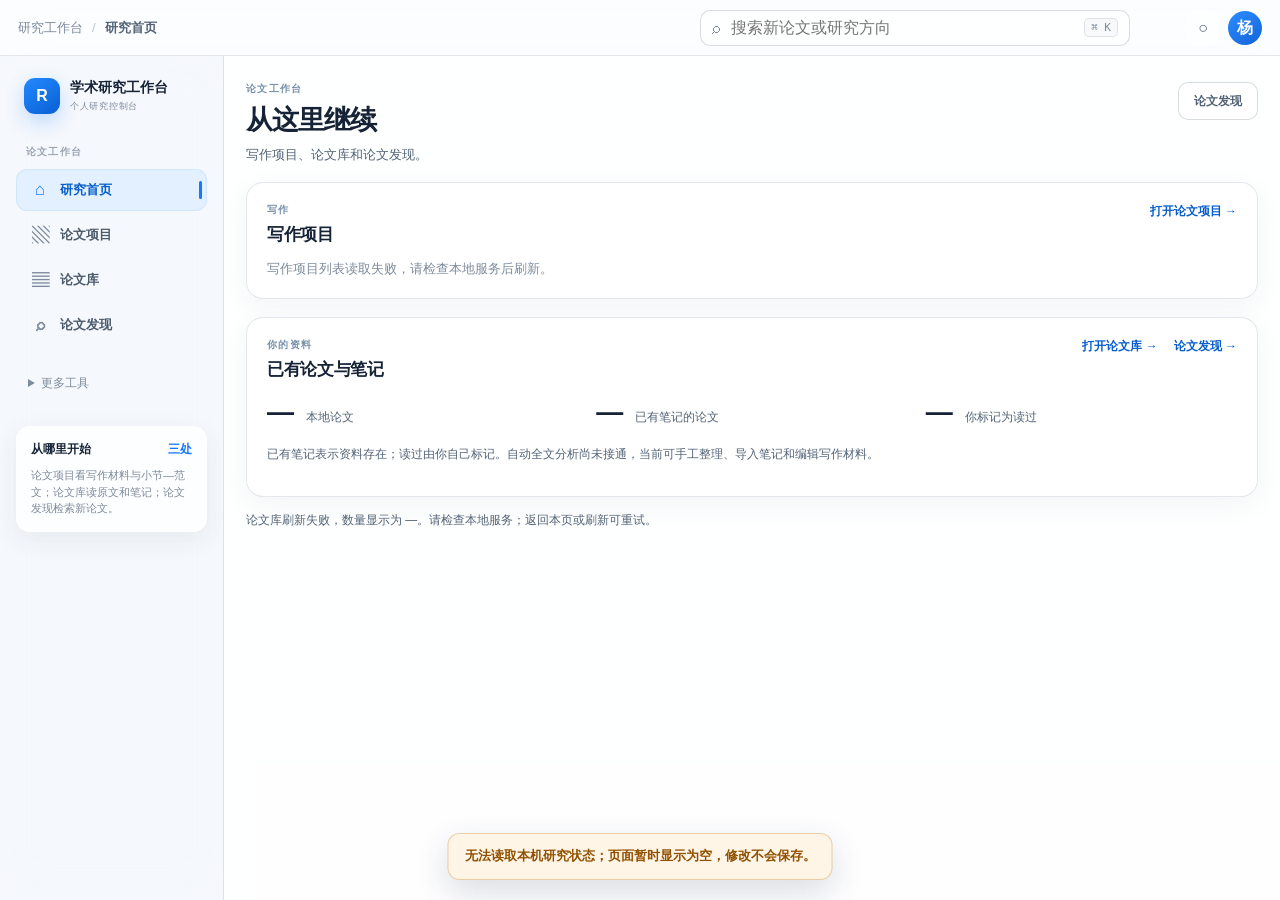
==== commit b63177c4: "feat: trim navigation to the four pages in use The main nav on all eight sidebar pages is now 研究首页, " ====
--- a/prototype/desktop/index.html
+++ b/prototype/desktop/index.html
@@ -7,7 +7,7 @@
       name="description"
       content="桌面端学术研究工作台：从研究方向、论文阅读和仿真复现推进到个人论文与学位论文。"
     />
-    <title>研究首页 · 从找论文到写论文</title>
+    <title>研究首页 · 学术研究工作台</title>
     <link
       rel="icon"
       href="data:image/svg+xml,%3Csvg xmlns='http://www.w3.org/2000/svg' viewBox='0 0 64 64'%3E%3Crect width='64' height='64' rx='18' fill='%231677ff'/%3E%3Cpath d='M18 47V17h15c8 0 13 4 13 11 0 5-3 9-8 10l10 9H37l-8-8h-2v8zm9-16h6c3 0 5-1 5-4s-2-4-5-4h-6z' fill='white'/%3E%3C/svg%3E"
@@ -44,87 +44,48 @@
           </a>
 
 <nav class="primary-nav" aria-label="主导航">
-            <p class="nav-caption">从方向到写作</p>
+            <p class="nav-caption">论文工作台</p>
             <a class="nav-item nav-item--active" href="./index.html" aria-current="page"><span aria-hidden="true">⌂</span><span>研究首页</span></a>
-            <a class="nav-item" href="./directions.html"><span aria-hidden="true">⌁</span><span>确定方向</span></a>
-            <a class="nav-item" href="../../local_library_output/desktop/discovery.html"><span aria-hidden="true">⌕</span><span>搜索论文</span></a>
-            <a class="nav-item" href="../../local_library_output/desktop/library.html"><span aria-hidden="true">▤</span><span>分析与笔记</span></a>
-            <a class="nav-item" href="./p02-writing.html"><span aria-hidden="true">✎</span><span>期刊与写作</span></a>
+            <a class="nav-item" href="./paper-project.html"><span aria-hidden="true">▧</span><span>论文项目</span></a>
+            <a class="nav-item" href="../../local_library_output/desktop/library.html"><span aria-hidden="true">▤</span><span>论文库</span></a>
+            <a class="nav-item" href="../../local_library_output/desktop/discovery.html"><span aria-hidden="true">⌕</span><span>论文发现</span></a>
             <details class="nav-more">
               <summary>更多工具</summary>
-              <a class="nav-item" href="./paper-project.html"><span aria-hidden="true">▧</span><span>论文项目</span></a>
-<a class="nav-item" href="./p02.html"><span aria-hidden="true">□</span><span>P02 研究记录</span></a>
-              <a class="nav-item" href="./agent-tasks.html"><span aria-hidden="true">✦</span><span>研究任务输入</span></a>
               <a class="nav-item" href="../../local_library_output/desktop/state-transfer.html"><span aria-hidden="true">↺</span><span>备份与恢复</span></a>
-              <a class="nav-item" href="./index.html#thesis"><span aria-hidden="true">◇</span><span>学位论文</span></a>
             </details>
           </nav>
 
           <section class="sidebar-plan" aria-labelledby="weekly-plan-title">
             <div class="plan-title-row">
-              <h2 id="weekly-plan-title">使用顺序</h2>
-              <strong>四步</strong>
+              <h2 id="weekly-plan-title">从哪里开始</h2>
+              <strong>三处</strong>
             </div>
-            <p>选方向 → 找论文 → 分析记笔记 → 选期刊写论文。高级研究记录放在“更多工具”。</p>
+            <p>论文项目看写作材料与小节—范文；论文库读原文和笔记；论文发现检索新论文。</p>
           </section>
         </aside>
 
         <section class="main-column home-main" id="dashboard">
           <div class="page-heading">
             <div>
-              <p class="eyebrow">你的研究，从这里继续</p>
-              <h1>从找论文，到写论文</h1>
-              <p>确定方向，找到资料，读懂并留下笔记，再选择期刊、开始写作。</p>
+              <p class="eyebrow">论文工作台</p>
+              <h1>从这里继续</h1>
+              <p>写作项目、论文库和论文发现。</p>
             </div>
-            <a class="button button--secondary" href="./directions.html">调整研究方向</a>
+            <a class="button button--secondary" href="../../local_library_output/desktop/discovery.html">论文发现</a>
           </div>
 
-          <section class="home-continue" aria-labelledby="submission-project-title">
-            <div>
-              <p class="eyebrow">本次论文 · 应用投稿</p>
-              <h2 id="submission-project-title">在线零阶优化：从应用路线到论文新稿</h2>
-              <p>比较四条应用路线，回查算法与代码核验，记录应用实验，并对照同刊范例开始写作。</p>
+          <section class="panel home-projects" aria-labelledby="home-projects-title">
+            <div class="section-heading">
+              <div><p class="eyebrow">写作</p><h2 id="home-projects-title">写作项目</h2></div>
+              <a class="text-button" href="./paper-project.html">打开论文项目 →</a>
             </div>
-            <a class="button button--primary" href="./submission-project.html">继续投稿项目 →</a>
+            <ul class="home-project-list" id="home-projects"><li class="home-project-empty">正在读取已登记的写作项目…</li></ul>
           </section>
-
-          <section class="home-continue" aria-labelledby="home-next-title">
-            <div>
-              <p class="eyebrow">建议下一步 · 随时可以切换</p>
-              <h2 id="home-next-title">先确定一个想研究的方向</h2>
-              <p id="home-next-description">选择主题与问题条件，然后搜索本地已有论文和网上的新论文。</p>
-            </div>
-            <a class="button button--primary" id="home-continue" href="./directions.html">确定方向 →</a>
-          </section>
-          <p class="home-status" id="home-status" role="status" aria-live="polite">正在读取本机论文库与保存的记录…</p>
-
-          <ol class="home-step-grid" aria-label="从方向到写作的使用步骤">
-            <li class="home-step">
-              <span class="home-step-number">01</span>
-              <div><h2>确定方向</h2><p id="home-direction">还没有保存研究方向。先从一个问题开始。</p></div>
-              <a class="text-button" href="./directions.html">选择或修改方向 →</a>
-            </li>
-            <li class="home-step">
-              <span class="home-step-number">02</span>
-              <div><h2>搜索论文</h2><p>先看已有资料，再补充网上论文。两个入口都保留你的关键词。</p></div>
-              <div class="home-step-actions"><a class="text-button" id="home-local-search" href="../../local_library_output/desktop/library.html">本地论文库 →</a><a class="text-button" id="home-online-search" href="../../local_library_output/desktop/discovery.html">网上搜索 →</a></div>
-            </li>
-            <li class="home-step">
-              <span class="home-step-number">03</span>
-              <div><h2>分析与笔记</h2><p>打开一篇论文，阅读已有笔记，整理研究问题、方法与结果，再保存 Markdown。</p></div>
-              <a class="text-button" href="../../local_library_output/desktop/library.html#library-results">选择论文开始阅读 →</a>
-            </li>
-            <li class="home-step">
-              <span class="home-step-number">04</span>
-              <div><h2>选期刊，写论文</h2><p>记录候选期刊，将笔记整理进章节；草稿可以保存、继续编辑并导出。</p></div>
-              <a class="text-button" href="./p02-writing.html">打开写作页 →</a>
-            </li>
-          </ol>
 
           <section class="panel" id="library" aria-labelledby="home-library-title">
             <div class="section-heading">
               <div><p class="eyebrow">你的资料</p><h2 id="home-library-title">已有论文与笔记</h2></div>
-              <a class="text-button" href="../../local_library_output/desktop/library.html">打开论文库 →</a>
+              <div class="home-library-links"><a class="text-button" href="../../local_library_output/desktop/library.html">打开论文库 →</a><a class="text-button" href="../../local_library_output/desktop/discovery.html">论文发现 →</a></div>
             </div>
             <div class="home-library-stats">
               <div><strong id="home-paper-count">—</strong><span>本地论文</span></div>
@@ -133,15 +94,7 @@
             </div>
             <p class="home-help">已有笔记表示资料存在；读过由你自己标记。自动全文分析尚未接通，当前可手工整理、导入笔记和编辑写作材料。</p>
           </section>
-
-          <details class="home-project-details" id="projects">
-            <summary>需要推导算法或整理证明时，再打开 P02 研究工具</summary>
-            <p>理论待系统核验的内容可以继续保留为草稿。高级研究记录不影响阅读、记笔记或开始写作。</p>
-            <a class="button button--secondary" href="./p02.html">打开 P02 研究记录</a>
-            <div id="claims"><p>主张与证据：在研究记录中整理来源、适用条件与证明缺口。</p></div>
-            <div id="simulation"><p>仿真与代码：在研究记录中填写实验设计与实际运行观察。</p></div>
-            <div id="thesis"><p>学位论文章节映射仍是后续能力，目前没有独立编辑页。</p></div>
-          </details>
+          <p class="home-status" id="home-status" role="status" aria-live="polite"></p>
           <noscript><p>请启用 JavaScript 以读取已保存记录和使用笔记、写作编辑功能。</p></noscript>
         </section>
       </div>
--- a/prototype/desktop/styles.css
+++ b/prototype/desktop/styles.css
@@ -2077,3 +2077,10 @@
   .state-transfer-page .state-transfer-apply { grid-template-columns: minmax(0, 1fr) minmax(300px, .9fr); }
   .state-transfer-page .state-transfer-apply .button { grid-column: 2; justify-self: end; }
 }
+
+.home-project-list { display: grid; gap: 8px; margin: 14px 0 0; padding: 0; list-style: none; }
+.home-project { display: flex; align-items: center; justify-content: space-between; gap: 12px; padding: 12px 14px; border: 1px solid var(--line); border-radius: 12px; background: var(--surface-subtle); }
+.home-project strong { font-size: 15px; }
+.home-project-unavailable { color: var(--amber-deep); font-size: 12px; }
+.home-project-empty { color: var(--muted); font-size: 13px; }
+.home-library-links { display: flex; gap: 16px; }
